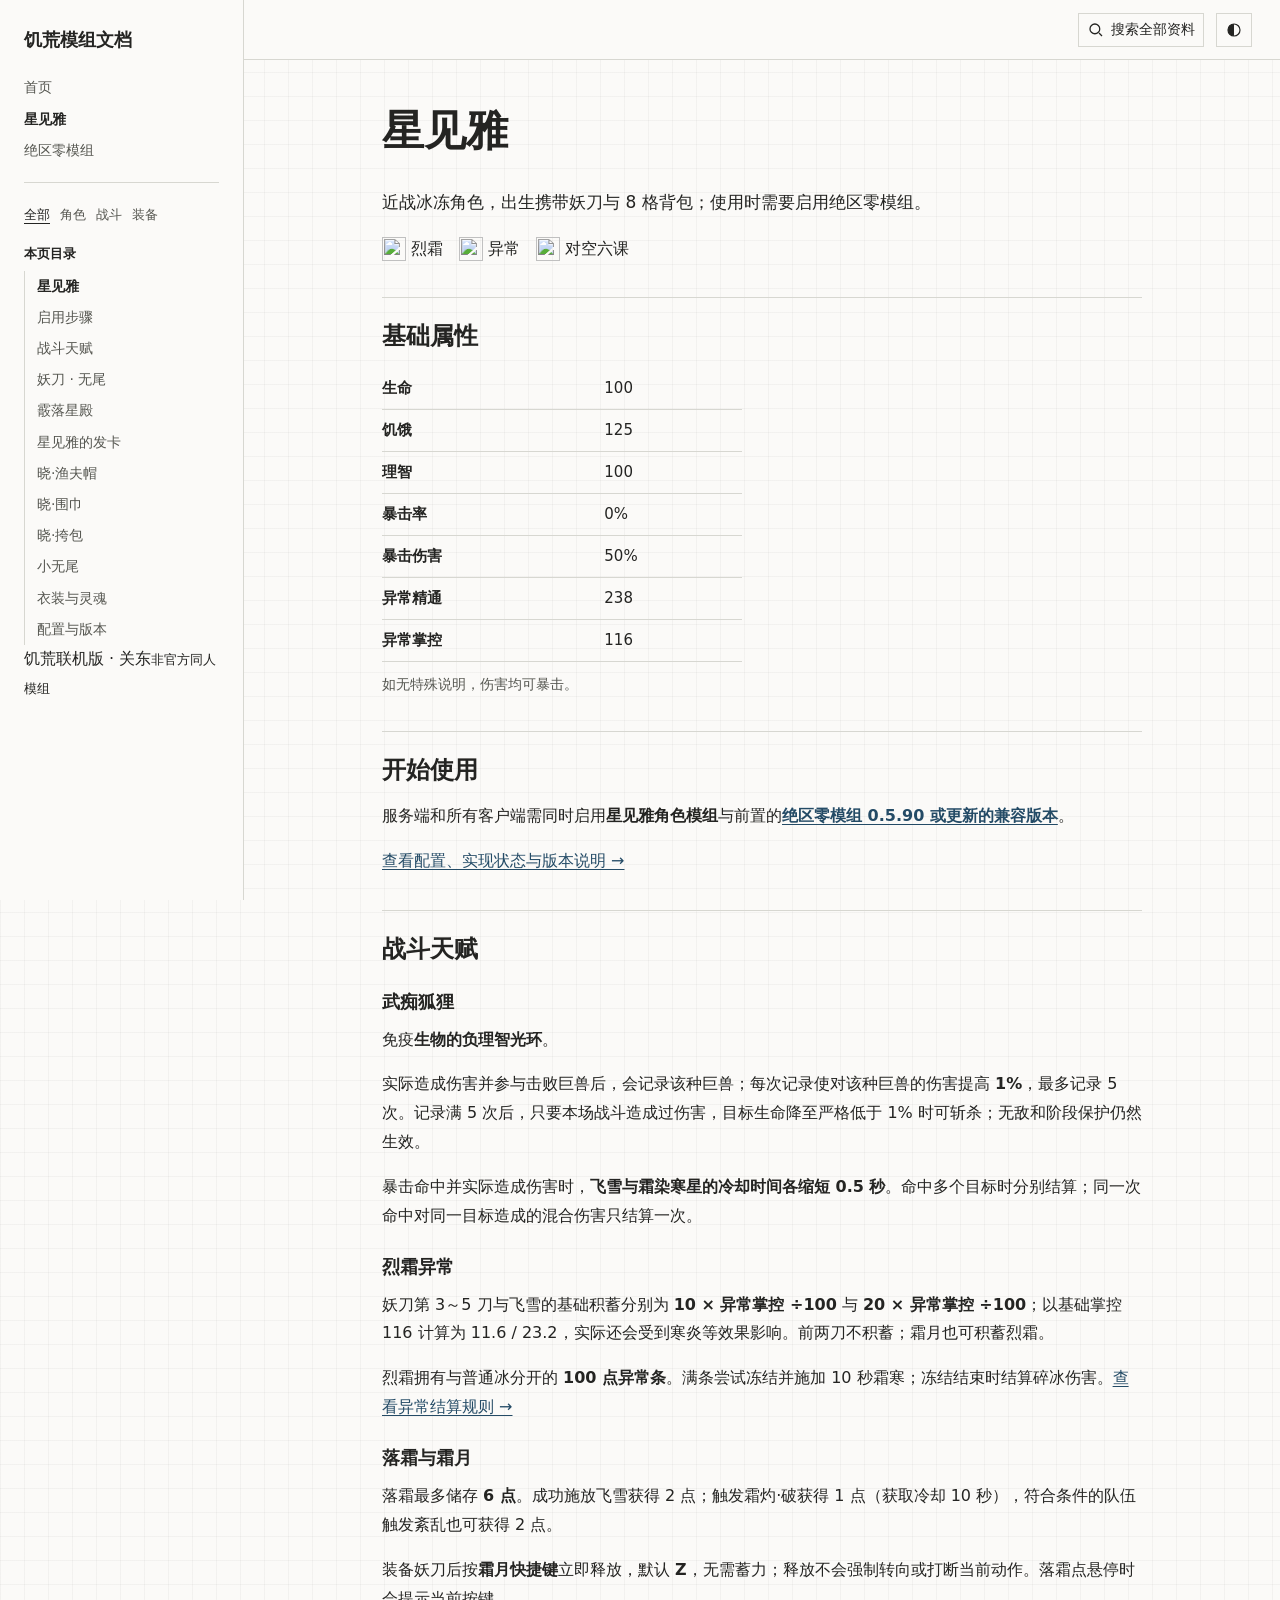
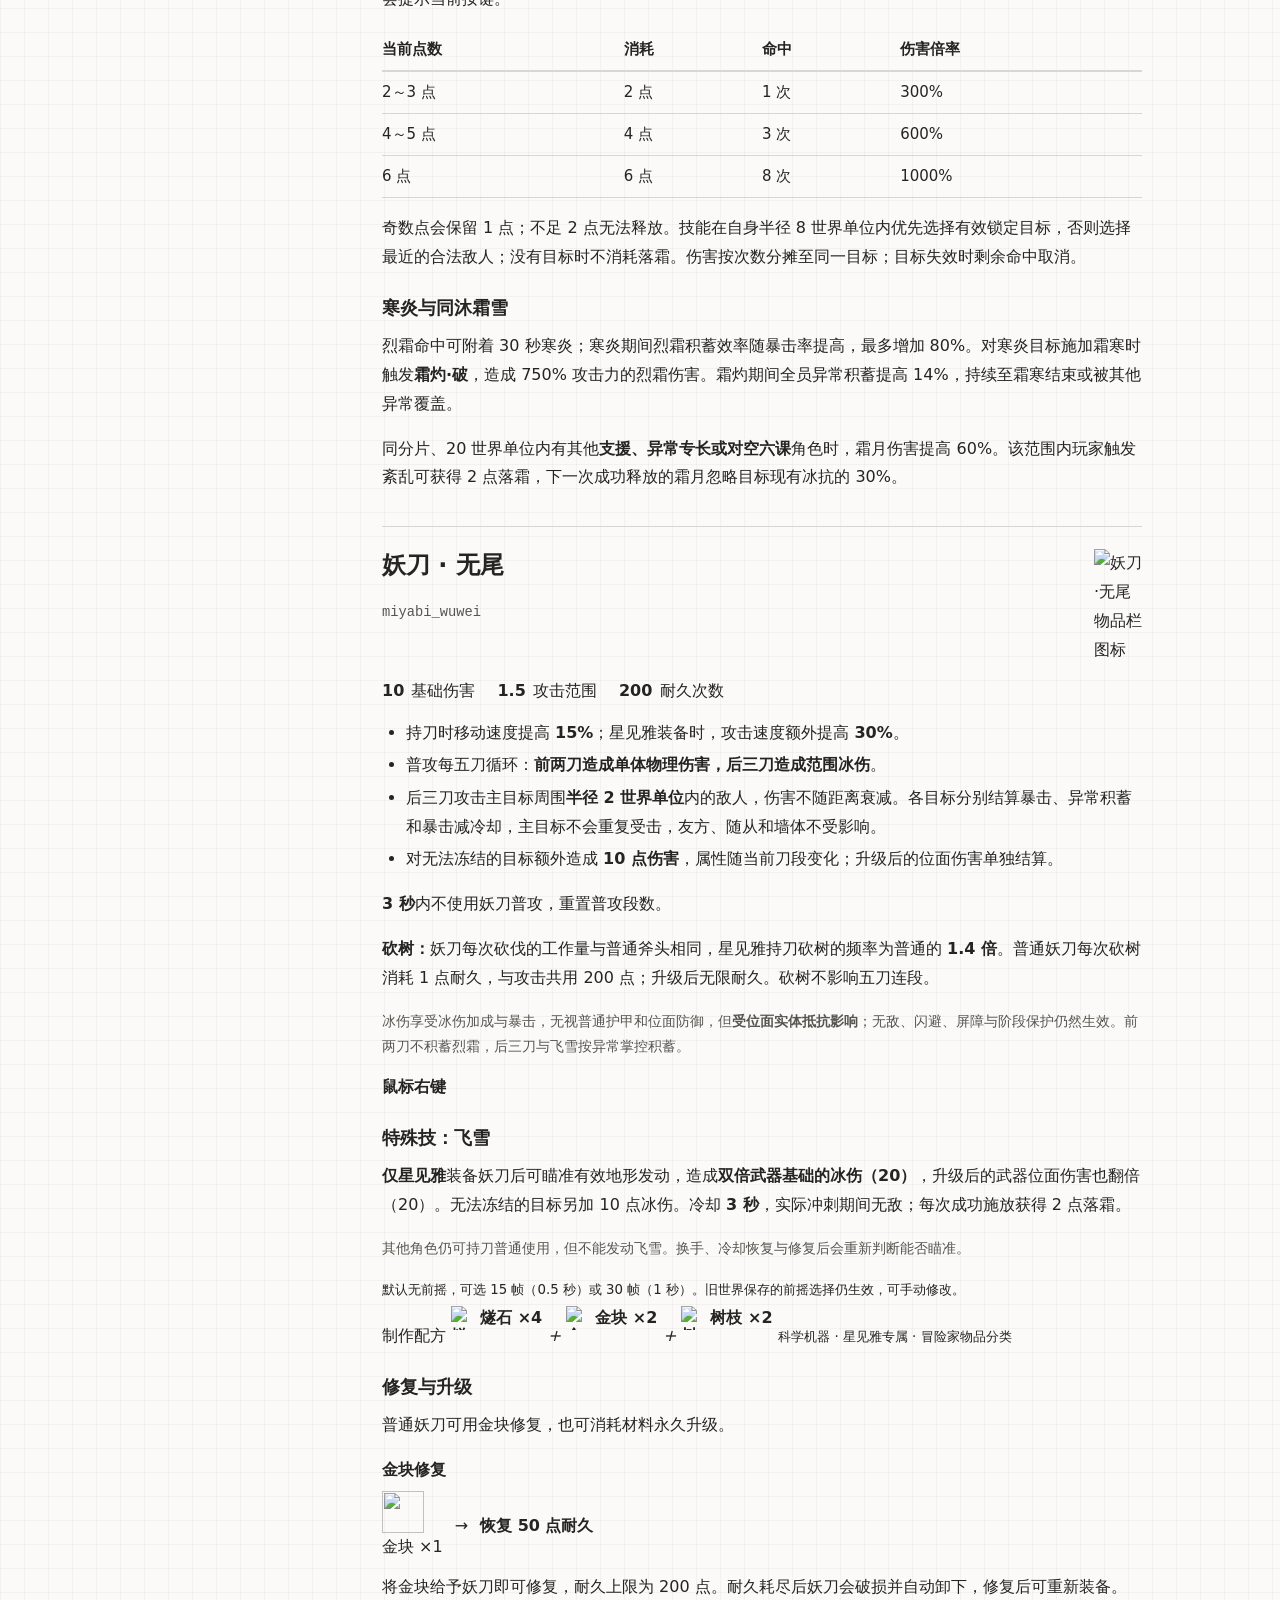
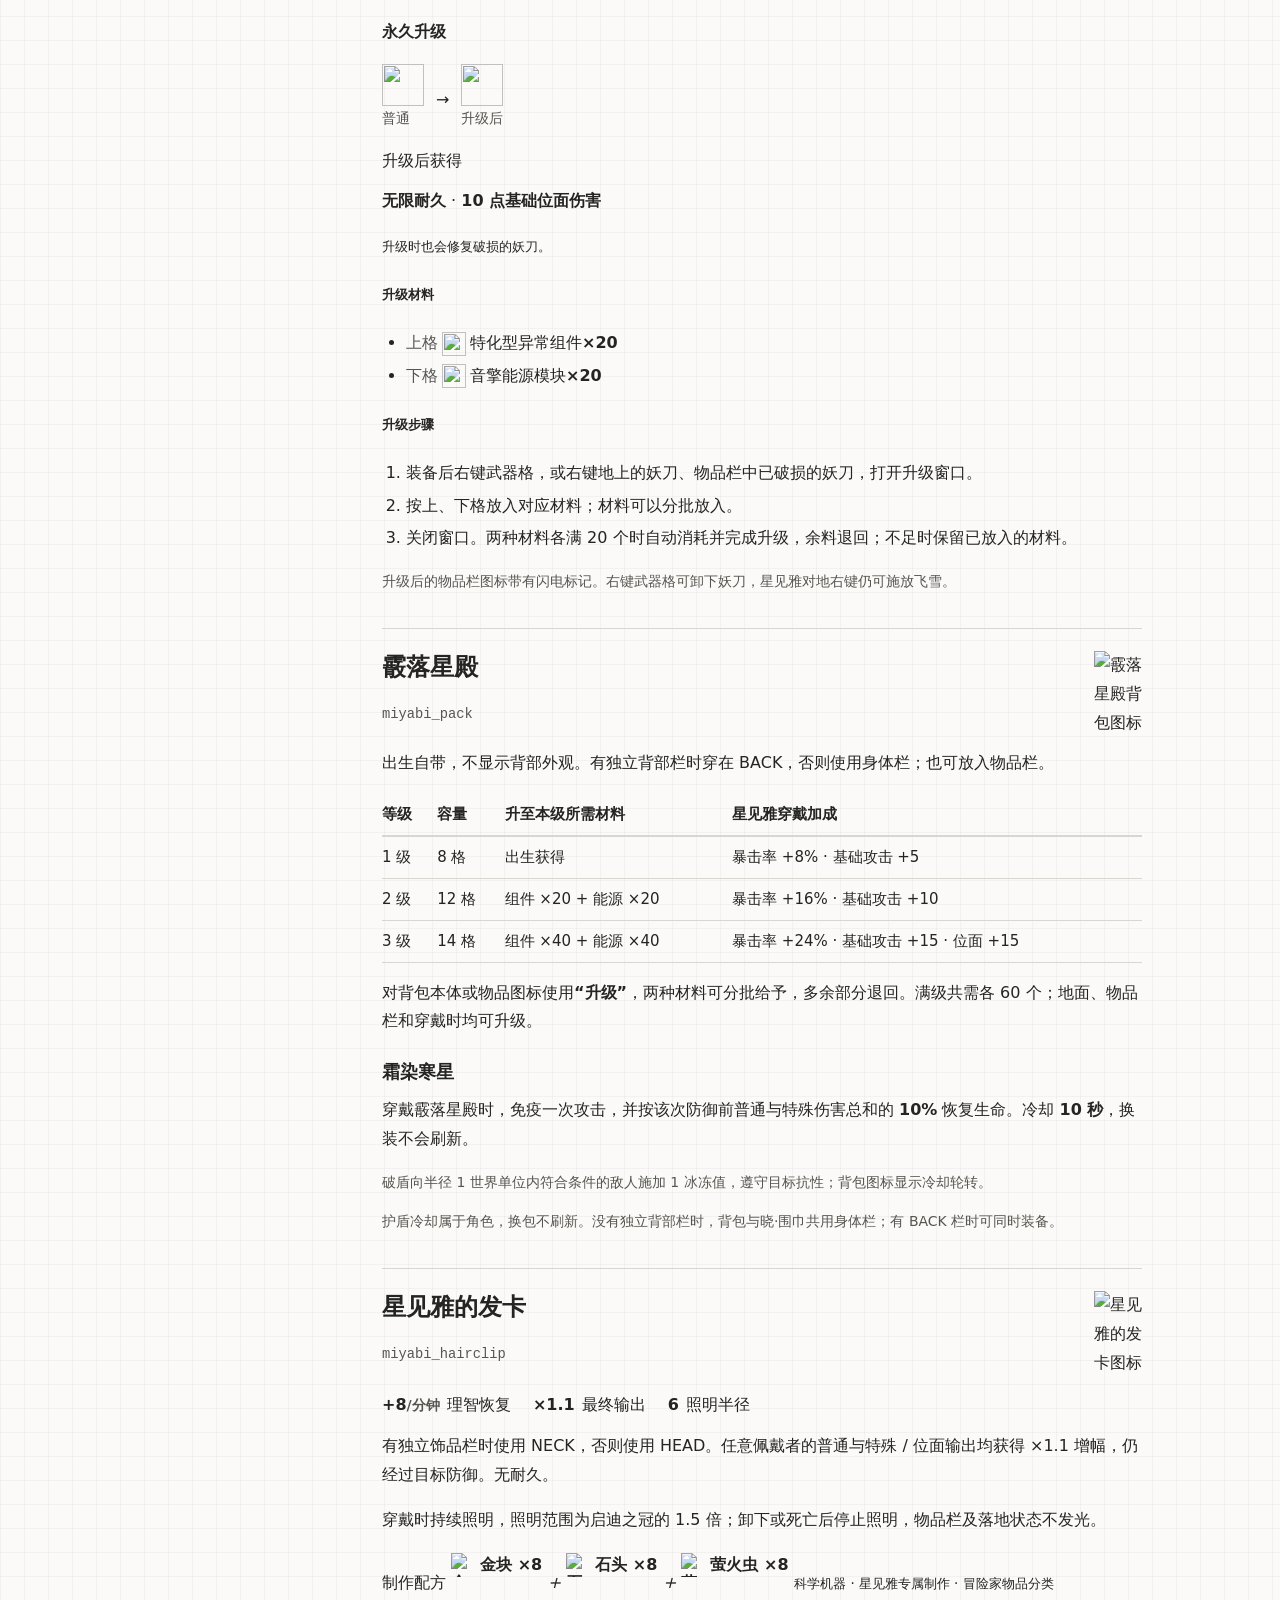
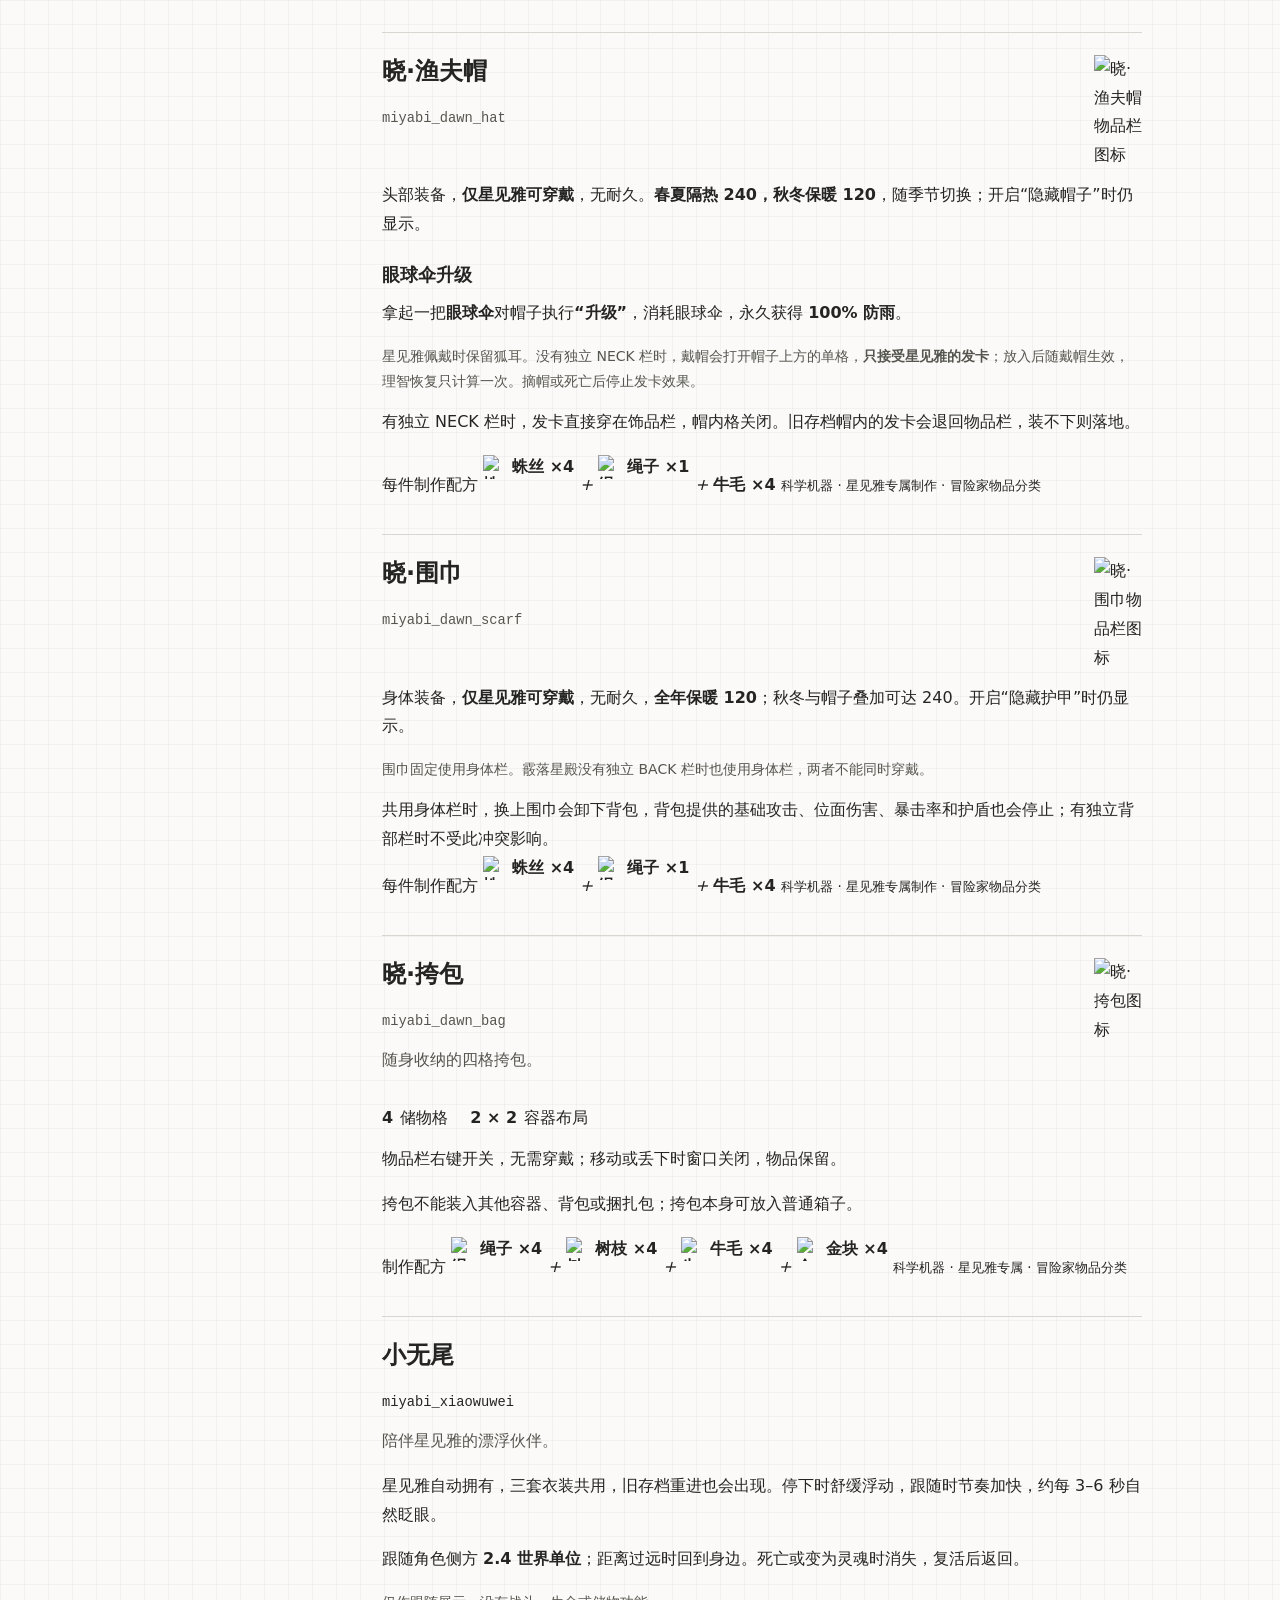
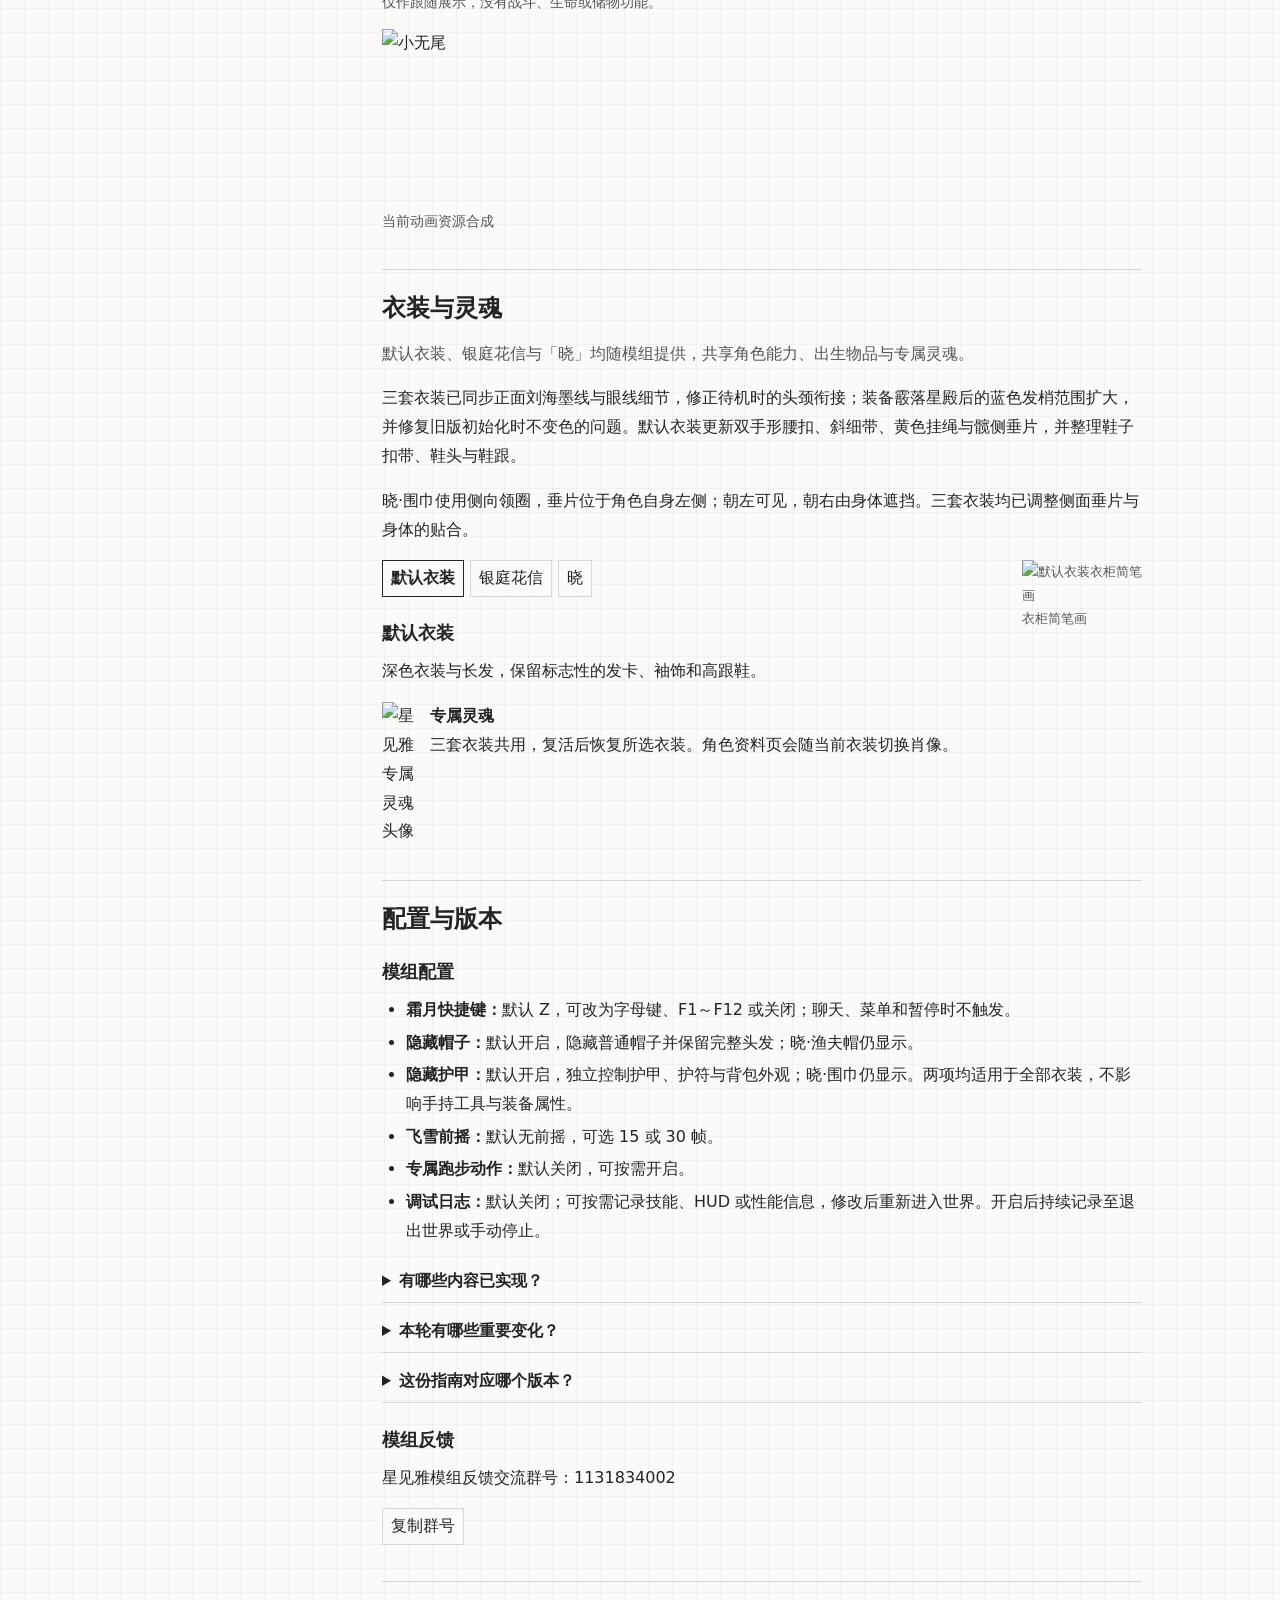
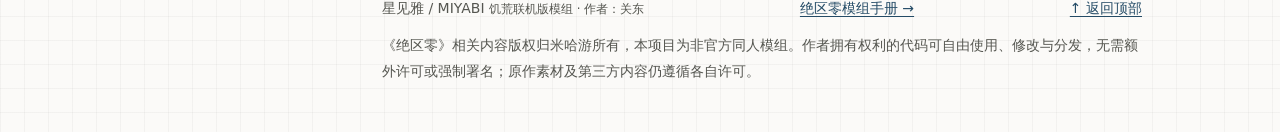
==== miyabi.html @ c0ce5cd5 "Redesign the mod guides as minimal documentation" ====
<!doctype html>
<html lang="zh-CN">
<head>
<meta charset="UTF-8">
<meta name="viewport" content="width=device-width,initial-scale=1">
<meta name="description" content="星见雅角色的启用、技能、装备和配置说明。">
<title>星见雅 · 饥荒模组文档</title>
<link rel="stylesheet" href="style.css?v=docs-1">
</head>
<body>
<script>try{document.body.classList.toggle('dark',localStorage.getItem('miyabi-theme')==='dark')}catch{}</script>
<a class="skip-link" href="#main-content">跳到正文</a>
<aside class="sidebar" id="sidebar">
<a class="brand" href="index.html">饥荒模组文档</a>
<nav class="site-switch" aria-label="模组手册">
<a href="index.html">首页</a>
<a href="miyabi.html" aria-current="page">星见雅</a>
<a href="zzz.html">绝区零模组</a>
</nav>

<div class="filters" aria-label="分类筛选">
<button class="selected" data-filter="all">全部</button>
<button data-filter="character">角色</button>
<button data-filter="combat">战斗</button>
<button data-filter="equipment">装备</button>
</div>
<div class="nav-caption">本页目录</div>
<nav id="nav" aria-label="本页目录">
<a href="#overview" data-tag="character">星见雅 </a>
<a href="#quickstart" data-tag="character">启用步骤</a>
<a href="#combat" data-tag="combat">战斗天赋</a>
<a href="#wuwei" data-tag="equipment">妖刀 · 无尾</a>
<a href="#pack" data-tag="equipment">霰落星殿</a>
<a href="#hairclip" data-tag="equipment">星见雅的发卡</a>
<a href="#dawn-hat" data-tag="equipment">晓·渔夫帽</a>
<a href="#dawn-scarf" data-tag="equipment">晓·围巾</a>
<a href="#dawn-bag" data-tag="equipment">晓·挎包</a>
<a href="#companion" data-tag="character">小无尾</a>
<a href="#wardrobe" data-tag="character">衣装与灵魂</a>
<a href="#guide" data-tag="character">配置与版本</a>
</nav>
<div class="side-bottom">饥荒联机版 · 关东<small>非官方同人模组</small>
</div>
</aside>
<div class="page">
<header class="topbar">
<button class="menu" id="menu" aria-label="目录" aria-controls="sidebar" aria-expanded="false">
<svg aria-hidden="true" viewBox="0 0 24 24" fill="none" stroke="currentColor" stroke-width="1.7">
<path d="M4 7h16M4 12h16M4 17h16"/>
</svg>
</button>
<a class="mobile-brand" href="index.html">饥荒模组文档</a>
<div class="top-actions">
<button class="global-search-trigger" id="global-search-open" type="button" aria-label="搜索全部资料" aria-haspopup="dialog" aria-controls="global-search-dialog">
<svg aria-hidden="true" viewBox="0 0 24 24" fill="none" stroke="currentColor" stroke-width="1.7"><circle cx="10.5" cy="10.5" r="6.5"/><path d="m16 16 4 4"/></svg>
<span>搜索全部资料</span>
</button>
<button id="theme" aria-label="切换深浅主题" aria-pressed="false">
<svg aria-hidden="true" viewBox="0 0 24 24" width="19" height="19" fill="none" stroke="currentColor" stroke-width="1.6">
<circle cx="12" cy="12" r="8"/>
<path d="M12 4a8 8 0 0 0 0 16Z" fill="currentColor" stroke="none"/>
</svg>
</button>
</div>
</header>
<main id="main-content">
<section class="hero" id="overview" data-entry="character">
<div class="hero-copy">
<h1>星见雅</h1>
<p class="lead">近战冰冻角色，出生携带妖刀与 8 格背包；使用时需要启用绝区零模组。</p>
<p class="hero-identity"><span><img src="assets/attribute-frost.png" alt="" width="24" height="24">烈霜</span><span><img src="assets/specialty-anomaly.png" alt="" width="24" height="24">异常</span><span><img src="assets/faction-section6.png" alt="" width="24" height="24">对空六课</span></p>
</div>
</section>
<section class="stats" aria-labelledby="stats-title">
<h2 id="stats-title">基础属性</h2>
<table aria-labelledby="stats-title">
<tbody>
<tr><th scope="row">生命</th><td>100</td></tr>
<tr><th scope="row">饥饿</th><td>125</td></tr>
<tr><th scope="row">理智</th><td>100</td></tr>
<tr><th scope="row">暴击率</th><td>0%</td></tr>
<tr><th scope="row">暴击伤害</th><td>50%</td></tr>
<tr><th scope="row">异常精通</th><td>238</td></tr>
<tr><th scope="row">异常掌控</th><td>116</td></tr>
</tbody>
</table>
<p class="muted">如无特殊说明，伤害均可暴击。</p>
</section>
<section class="quickstart" id="quickstart" aria-labelledby="quickstart-title">
<div class="quickstart-heading">
<h2 id="quickstart-title">开始使用</h2>
</div>
<p class="quickstart-requirement">服务端和所有客户端需同时启用<b>星见雅角色模组</b>与前置的<a class="text-link" href="zzz.html"><b>绝区零模组 0.5.90 或更新的兼容版本</b></a>。</p>
<a class="text-link quickstart-more" href="#guide">查看配置、实现状态与版本说明 →</a>
</section>
<section id="combat" data-entry="combat" class="entry">
<h2>战斗天赋</h2>
<div class="ability">
<div>
<h3>武痴狐狸</h3>
<p>免疫<b>生物的负理智光环</b>。</p>
<p>实际造成伤害并参与击败巨兽后，会记录该种巨兽；每次记录使对该种巨兽的伤害提高 <b>1%</b>，最多记录 5 次。记录满 5 次后，只要本场战斗造成过伤害，目标生命降至严格低于 1% 时可斩杀；无敌和阶段保护仍然生效。</p>
</div>
</div>
<div class="ability">
<div>
<p>暴击命中并实际造成伤害时，<b>飞雪与霜染寒星的冷却时间各缩短 0.5 秒</b>。命中多个目标时分别结算；同一次命中对同一目标造成的混合伤害只结算一次。</p>
</div>
</div>
<div class="ability">
<div>
<h3>烈霜异常</h3>
<p>妖刀第 3～5 刀与飞雪的基础积蓄分别为 <b>10 × 异常掌控 ÷100</b> 与 <b>20 × 异常掌控 ÷100</b>；以基础掌控 116 计算为 11.6 / 23.2，实际还会受到寒炎等效果影响。前两刀不积蓄；霜月也可积蓄烈霜。</p>
<p>烈霜拥有与普通冰分开的 <b>100 点异常条</b>。满条尝试冻结并施加 10 秒霜寒；冻结结束时结算碎冰伤害。<a class="text-link" href="zzz.html#anomaly">查看异常结算规则 →</a>
</p>
</div>
</div>
<div class="ability">
<div>
<h3>落霜与霜月</h3>
<p>落霜最多储存 <b>6 点</b>。成功施放飞雪获得 2 点；触发霜灼·破获得 1 点（获取冷却 10 秒），符合条件的队伍触发紊乱也可获得 2 点。</p>
<p>装备妖刀后按<b>霜月快捷键</b>立即释放，默认 <b>Z</b>，无需蓄力；释放不会强制转向或打断当前动作。落霜点悬停时会提示当前按键。</p>
<div class="table-wrap">
<table class="moon-tiers">
<thead><tr><th>当前点数</th><th>消耗</th><th>命中</th><th>伤害倍率</th></tr></thead>
<tbody>
<tr><td>2～3 点</td><td>2 点</td><td>1 次</td><td>300%</td></tr>
<tr><td>4～5 点</td><td>4 点</td><td>3 次</td><td>600%</td></tr>
<tr><td>6 点</td><td>6 点</td><td>8 次</td><td>1000%</td></tr>
</tbody>
</table>
</div>
<p>奇数点会保留 1 点；不足 2 点无法释放。技能在自身半径 8 世界单位内优先选择有效锁定目标，否则选择最近的合法敌人；没有目标时不消耗落霜。伤害按次数分摊至同一目标；目标失效时剩余命中取消。</p>
</div>
</div>
<div class="ability">
<div>
<h3>寒炎与同沐霜雪</h3>
<p>烈霜命中可附着 30 秒寒炎；寒炎期间烈霜积蓄效率随暴击率提高，最多增加 80%。对寒炎目标施加霜寒时触发<b>霜灼·破</b>，造成 750% 攻击力的烈霜伤害。霜灼期间全员异常积蓄提高 14%，持续至霜寒结束或被其他异常覆盖。</p>
<p>同分片、20 世界单位内有其他<b>支援、异常专长或对空六课</b>角色时，霜月伤害提高 60%。该范围内玩家触发紊乱可获得 2 点落霜，下一次成功释放的霜月忽略目标现有冰抗的 30%。</p>
</div>
</div>
</section>
<section id="wuwei" data-entry="equipment" class="entry manual-card">
<div class="item-heading">
<div>
<h2>妖刀 · 无尾</h2>
<code>miyabi_wuwei</code>
</div>
<div class="item-icon">
<img src="assets/blade.png" alt="妖刀·无尾物品栏图标">
</div>
</div>
<div class="numbers">
<div>
<b>10</b>
<span>基础伤害</span>
</div>
<div>
<b>1.5</b>
<span>攻击范围</span>
</div>
<div>
<b>200</b>
<span>耐久次数</span>
</div>
</div>
<ul id="wuwei-basic">
<li>持刀时移动速度提高 <b>15%</b>；星见雅装备时，攻击速度额外提高 <b>30%</b>。</li>
<li>普攻每五刀循环：<b>前两刀造成单体物理伤害，后三刀造成范围冰伤</b>。</li>
<li>后三刀攻击主目标周围<b>半径 2 世界单位</b>内的敌人，伤害不随距离衰减。各目标分别结算暴击、异常积蓄和暴击减冷却，主目标不会重复受击，友方、随从和墙体不受影响。</li>
<li>对无法冻结的目标额外造成 <b>10 点伤害</b>，属性随当前刀段变化；升级后的位面伤害单独结算。</li>
</ul>
<p><b>3 秒</b>内不使用妖刀普攻，重置普攻段数。</p>
<p><b>砍树：</b>妖刀每次砍伐的工作量与普通斧头相同，星见雅持刀砍树的频率为普通的 <b>1.4 倍</b>。普通妖刀每次砍树消耗 1 点耐久，与攻击共用 200 点；升级后无限耐久。砍树不影响五刀连段。</p>
<p class="muted">冰伤享受冰伤加成与暴击，无视普通护甲和位面防御，但<b>受位面实体抵抗影响</b>；无敌、闪避、屏障与阶段保护仍然生效。前两刀不积蓄烈霜，后三刀与飞雪按异常掌控积蓄。</p>
<div class="lunge">
<span class="keycap">鼠标右键</span>
<div>
<h3 id="wuwei-skill">特殊技：飞雪</h3>
<p><b>仅星见雅</b>装备妖刀后可瞄准有效地形发动，造成<b>双倍武器基础的冰伤（20）</b>，升级后的武器位面伤害也翻倍（20）。无法冻结的目标另加 10 点冰伤。冷却 <b>3 秒</b>，实际冲刺期间无敌；每次成功施放获得 2 点落霜。</p>
<p class="muted">其他角色仍可持刀普通使用，但不能发动飞雪。换手、冷却恢复与修复后会重新判断能否瞄准。</p>
<small>默认无前摇，可选 15 帧（0.5 秒）或 30 帧（1 秒）。旧世界保存的前摇选择仍生效，可手动修改。</small>
</div>
</div>
<div class="recipe" id="wuwei-recipe">
<span>制作配方</span>
<b>
<span class="material-label">
<img class="material-thumb" src="assets/material-flint.png" alt="燧石" width="32" height="32" loading="lazy">燧石 ×4</span>
</b>
<i>+</i>
<b>
<span class="material-label">
<img class="material-thumb" src="assets/material-gold-nugget.png" alt="金块" width="32" height="32" loading="lazy">金块 ×2</span>
</b>
<i>+</i>
<b>
<span class="material-label">
<img class="material-thumb" src="assets/material-twigs.png" alt="树枝" width="32" height="32" loading="lazy">树枝 ×2</span>
</b>
<small>科学机器 · 星见雅专属 · 冒险家物品分类</small>
</div>
<div id="upgrade" class="weapon-upgrade">
<header class="weapon-care-heading">
<h3>修复与升级</h3>
<p>普通妖刀可用金块修复，也可消耗材料永久升级。</p>
</header>
<section class="weapon-care-row" aria-labelledby="blade-repair">
<h4 id="blade-repair">金块修复</h4>
<div class="weapon-care-content">
<div class="repair-exchange">
<span><img src="assets/material-gold-nugget.png" alt="" width="32" height="32" loading="lazy">金块 ×1</span>
<span class="care-arrow" aria-hidden="true">→</span>
<strong>恢复 50 点耐久</strong>
</div>
<p>将金块给予妖刀即可修复，耐久上限为 200 点。耐久耗尽后妖刀会破损并自动卸下，修复后可重新装备。</p>
</div>
</section>
<section class="weapon-care-row" aria-labelledby="blade-upgrade">
<h4 id="blade-upgrade">永久升级</h4>
<div class="weapon-care-content">
<div class="weapon-outcome">
<div class="weapon-evolution" aria-label="普通妖刀升级为青蓝妖刀">
<figure><img src="assets/blade.png" alt="" width="56" height="56" loading="lazy"><figcaption>普通</figcaption></figure>
<span class="care-arrow" aria-hidden="true">→</span>
<figure><img src="assets/blue-blade.png" alt="" width="56" height="56" loading="lazy"><figcaption>升级后</figcaption></figure>
</div>
<div class="weapon-outcome-copy">
<span>升级后获得</span>
<p><strong>无限耐久</strong> · <strong>10 点基础位面伤害</strong></p>
<small>升级时也会修复破损的妖刀。</small>
</div>
</div>
<h5>升级材料</h5>
<ul class="weapon-materials">
<li><span class="weapon-slot">上格</span><img src="assets/anomaly-component.png" alt="" width="32" height="32" loading="lazy"><span>特化型异常组件</span><strong>×20</strong></li>
<li><span class="weapon-slot">下格</span><img src="assets/engine-module.png" alt="" width="32" height="32" loading="lazy"><span>音擎能源模块</span><strong>×20</strong></li>
</ul>
<h5 id="blade-steps">升级步骤</h5>
<ol class="weapon-steps">
<li>装备后右键武器格，或右键地上的妖刀、物品栏中已破损的妖刀，打开升级窗口。</li>
<li>按上、下格放入对应材料；材料可以分批放入。</li>
<li>关闭窗口。两种材料各满 20 个时自动消耗并完成升级，余料退回；不足时保留已放入的材料。</li>
</ol>
<p class="muted" id="blade-legacy">升级后的物品栏图标带有闪电标记。右键武器格可卸下妖刀，星见雅对地右键仍可施放飞雪。</p>
</div>
</section>
</div>
</section>
<section id="pack" data-entry="equipment" class="entry manual-card">
<div class="item-heading">
<div>
<h2>霰落星殿</h2>
<code>miyabi_pack</code>
</div>
<div class="item-icon">
<img src="assets/pack.png" alt="霰落星殿背包图标">
</div>
</div>
<p>出生自带，不显示背部外观。有独立背部栏时穿在 BACK，否则使用身体栏；也可放入物品栏。</p>
<div class="table-wrap">
<table>
<thead>
<tr>
<th>等级</th>
<th>容量</th>
<th>升至本级所需材料</th>
<th>星见雅穿戴加成</th>
</tr>
</thead>
<tbody>
<tr>
<td>1 级</td>
<td>8 格</td>
<td>出生获得</td>
<td>暴击率 +8% · 基础攻击 +5</td>
</tr>
<tr>
<td>2 级</td>
<td>12 格</td>
<td>组件 ×20 + 能源 ×20</td>
<td>暴击率 +16% · 基础攻击 +10</td>
</tr>
<tr>
<td>3 级</td>
<td>14 格</td>
<td>组件 ×40 + 能源 ×40</td>
<td>暴击率 +24% · 基础攻击 +15 · 位面 +15</td>
</tr>
</tbody>
</table>
</div>
<p>对背包本体或物品图标使用<b>“升级”</b>，两种材料可分批给予，多余部分退回。满级共需各 60 个；地面、物品栏和穿戴时均可升级。</p>
<h3>霜染寒星</h3>
<p>穿戴霰落星殿时，免疫一次攻击，并按该次防御前普通与特殊伤害总和的 <b>10%</b> 恢复生命。冷却 <b>10 秒</b>，换装不会刷新。</p>
<p class="muted">破盾向半径 1 世界单位内符合条件的敌人施加 1 冰冻值，遵守目标抗性；背包图标显示冷却轮转。</p>
<p class="muted">护盾冷却属于角色，换包不刷新。没有独立背部栏时，背包与晓·围巾共用身体栏；有 BACK 栏时可同时装备。</p>
</section>
<section id="hairclip" data-entry="equipment" class="entry manual-card">
<div class="item-heading">
<div>
<h2>星见雅的发卡</h2>
<code>miyabi_hairclip</code>
</div>
<div class="item-icon">
<img src="assets/hairclip.png" alt="星见雅的发卡图标">
</div>
</div>
<div class="numbers">
<div>
<b>+8<small>/分钟</small>
</b>
<span>理智恢复</span>
</div>
<div>
<b>×1.1</b>
<span>最终输出</span>
</div>
<div>
<b>6</b>
<span>照明半径</span>
</div>
</div>
<p>有独立饰品栏时使用 NECK，否则使用 HEAD。任意佩戴者的普通与特殊 / 位面输出均获得 ×1.1 增幅，仍经过目标防御。无耐久。</p>
<p>穿戴时持续照明，照明范围为启迪之冠的 1.5 倍；卸下或死亡后停止照明，物品栏及落地状态不发光。</p>
<div class="recipe">
<span>制作配方</span>
<b>
<span class="material-label">
<img class="material-thumb" src="assets/material-gold-nugget.png" alt="金块" width="32" height="32" loading="lazy">金块 ×8</span>
</b>
<i>+</i>
<b>
<span class="material-label">
<img class="material-thumb" src="assets/material-rocks.png" alt="石头" width="32" height="32" loading="lazy">石头 ×8</span>
</b>
<i>+</i>
<b>
<span class="material-label">
<img class="material-thumb" src="assets/material-fireflies.png" alt="萤火虫" width="32" height="32" loading="lazy">萤火虫 ×8</span>
</b>
<small>科学机器 · 星见雅专属制作 · 冒险家物品分类</small>
</div>
</section>
<section id="dawn-hat" data-entry="equipment" class="entry manual-card">
<div class="item-heading">
<div>
<h2>晓·渔夫帽</h2>
<code>miyabi_dawn_hat</code>
</div>
<div class="item-icon">
<img src="assets/dawn-hat.png" alt="晓·渔夫帽物品栏图标" loading="lazy">
</div>
</div>
<p>头部装备，<b>仅星见雅可穿戴</b>，无耐久。<b>春夏隔热 240，秋冬保暖 120</b>，随季节切换；开启“隐藏帽子”时仍显示。</p>
<h3>眼球伞升级</h3>
<p>拿起一把<b>眼球伞</b>对帽子执行<b>“升级”</b>，消耗眼球伞，永久获得 <b>100% 防雨</b>。</p>
<p class="muted">星见雅佩戴时保留狐耳。没有独立 NECK 栏时，戴帽会打开帽子上方的单格，<b>只接受星见雅的发卡</b>；放入后随戴帽生效，理智恢复只计算一次。摘帽或死亡后停止发卡效果。
</p>
<p>有独立 NECK 栏时，发卡直接穿在饰品栏，帽内格关闭。旧存档帽内的发卡会退回物品栏，装不下则落地。</p>
<div class="recipe">
<span>每件制作配方</span>
<b>
<span class="material-label">
<img class="material-thumb" src="assets/material-silk.png" alt="蛛丝" width="32" height="32" loading="lazy">蛛丝 ×4</span>
</b>
<i>+</i>
<b>
<span class="material-label">
<img class="material-thumb" src="assets/material-rope.png" alt="绳子" width="32" height="32" loading="lazy">绳子 ×1</span>
</b>
<i>+</i>
<b>
<span class="material-label">牛毛 ×4</span>
</b>
<small>科学机器 · 星见雅专属制作 · 冒险家物品分类</small>
</div>
</section>
<section id="dawn-scarf" data-entry="equipment" class="entry manual-card">
<div class="item-heading">
<div>
<h2>晓·围巾</h2>
<code>miyabi_dawn_scarf</code>
</div>
<div class="item-icon">
<img src="assets/dawn-scarf.png" alt="晓·围巾物品栏图标" loading="lazy">
</div>
</div>
<p>身体装备，<b>仅星见雅可穿戴</b>，无耐久，<b>全年保暖 120</b>；秋冬与帽子叠加可达 240。开启“隐藏护甲”时仍显示。</p>
<p class="muted">围巾固定使用身体栏。霰落星殿没有独立 BACK 栏时也使用身体栏，两者不能同时穿戴。</p>
<div class="note"><span>共用身体栏时，换上围巾会卸下背包，背包提供的基础攻击、位面伤害、暴击率和护盾也会停止；有独立背部栏时不受此冲突影响。</span>
</div>
<div class="recipe">
<span>每件制作配方</span>
<b>
<span class="material-label">
<img class="material-thumb" src="assets/material-silk.png" alt="蛛丝" width="32" height="32" loading="lazy">蛛丝 ×4</span>
</b>
<i>+</i>
<b>
<span class="material-label">
<img class="material-thumb" src="assets/material-rope.png" alt="绳子" width="32" height="32" loading="lazy">绳子 ×1</span>
</b>
<i>+</i>
<b>
<span class="material-label">牛毛 ×4</span>
</b>
<small>科学机器 · 星见雅专属制作 · 冒险家物品分类</small>
</div>
</section>
<section id="dawn-bag" data-entry="equipment" class="entry manual-card">
<div class="item-heading">
<div>
<h2>晓·挎包</h2>
<code>miyabi_dawn_bag</code>
<p class="intro">随身收纳的四格挎包。</p>
</div>
<div class="item-icon">
<img src="assets/dawn-bag.png" alt="晓·挎包图标" loading="lazy">
</div>
</div>
<div class="numbers">
<div>
<b>4</b>
<span>储物格</span>
</div>
<div>
<b>2 × 2</b>
<span>容器布局</span>
</div>
</div>
<p>物品栏右键开关，无需穿戴；移动或丢下时窗口关闭，物品保留。</p>
<p>挎包不能装入其他容器、背包或捆扎包；挎包本身可放入普通箱子。</p>
<div class="recipe">
<span>制作配方</span>
<b>
<span class="material-label">
<img class="material-thumb" src="assets/material-rope.png" alt="绳子" width="32" height="32" loading="lazy">绳子 ×4</span>
</b>
<i>+</i>
<b>
<span class="material-label">
<img class="material-thumb" src="assets/material-twigs.png" alt="树枝" width="32" height="32" loading="lazy">树枝 ×4</span>
</b>
<i>+</i>
<b>
<span class="material-label">
<img class="material-thumb" src="assets/material-beefalo-wool.png" alt="牛毛" width="32" height="32" loading="lazy">牛毛 ×4</span>
</b>
<i>+</i>
<b>
<span class="material-label">
<img class="material-thumb" src="assets/material-gold-nugget.png" alt="金块" width="32" height="32" loading="lazy">金块 ×4</span>
</b>
<small>科学机器 · 星见雅专属 · 冒险家物品分类</small>
</div>
</section>
<section id="companion" data-entry="character" class="entry manual-card">
<div class="companion-layout">
<div>
<h2>小无尾</h2>
<code>miyabi_xiaowuwei</code>
<p class="intro">陪伴星见雅的漂浮伙伴。</p>
<p>星见雅自动拥有，三套衣装共用，旧存档重进也会出现。停下时舒缓浮动，跟随时节奏加快，约每 3–6 秒自然眨眼。</p>
<p>跟随角色侧方 <b>2.4 世界单位</b>；距离过远时回到身边。死亡或变为灵魂时消失，复活后返回。</p>
<p class="muted">仅作跟随展示，没有战斗、生命或储物功能。</p>
</div>
<figure>
<img src="assets/xiaowuwei.webp" alt="小无尾" width="216" height="286" loading="lazy">
<figcaption>当前动画资源合成</figcaption>
</figure>
</div>
</section>
<section id="wardrobe" data-entry="character" class="entry">
<h2>衣装与灵魂</h2>
<p class="intro">默认衣装、银庭花信与「晓」均随模组提供，共享角色能力、出生物品与专属灵魂。</p>
<p>三套衣装已同步正面刘海墨线与眼线细节，修正待机时的头颈衔接；装备霰落星殿后的蓝色发梢范围扩大，并修复旧版初始化时不变色的问题。默认衣装更新双手形腰扣、斜细带、黄色挂绳与髋侧垂片，并整理鞋子扣带、鞋头与鞋跟。</p>
<p>晓·围巾使用侧向领圈，垂片位于角色自身左侧；朝左可见，朝右由身体遮挡。三套衣装均已调整侧面垂片与身体的贴合。</p>
<div class="wardrobe">
<div class="wardrobe-art">
<img id="skin-art" src="assets/default.png" alt="默认衣装衣柜简笔画">
<span>衣柜简笔画</span>
</div>
<div class="wardrobe-info">
<div class="skin-tabs" role="tablist" aria-label="选择衣装">
<button id="skin-default" role="tab" aria-selected="true" data-skin="default"><span>默认衣装</span></button>
<button id="skin-alt" role="tab" aria-selected="false" data-skin="alt"><span>银庭花信</span></button>
<button id="skin-dawn" role="tab" aria-selected="false" data-skin="dawn"><span>晓</span></button>
</div>
<h3 id="skin-name">默认衣装</h3>
<p id="skin-desc">深色衣装与长发，保留标志性的发卡、袖饰和高跟鞋。</p>
<div class="ghost-line">
<img src="assets/ghost.png" alt="星见雅专属灵魂头像">
<p>
<b>专属灵魂</b>
<br>三套衣装共用，复活后恢复所选衣装。角色资料页会随当前衣装切换肖像。</p>
</div>
</div>
</div>
</section>
<section id="guide" data-entry="character" class="entry">
<h2>配置与版本</h2>
<div class="config-note">
<h3>模组配置</h3>
<ul>
<li><b>霜月快捷键：</b>默认 Z，可改为字母键、F1～F12 或关闭；聊天、菜单和暂停时不触发。</li>
<li><b>隐藏帽子：</b>默认开启，隐藏普通帽子并保留完整头发；晓·渔夫帽仍显示。</li>
<li><b>隐藏护甲：</b>默认开启，独立控制护甲、护符与背包外观；晓·围巾仍显示。两项均适用于全部衣装，不影响手持工具与装备属性。</li>
<li><b>飞雪前摇：</b>默认无前摇，可选 15 或 30 帧。</li>
<li><b>专属跑步动作：</b>默认关闭，可按需开启。</li>
<li><b>调试日志：</b>默认关闭；可按需记录技能、HUD 或性能信息，修改后重新进入世界。开启后持续记录至退出世界或手动停止。</li>
</ul>
</div>
<details>
<summary>有哪些内容已实现？
</summary>
<p>角色与三套衣装、专属灵魂、武痴狐狸、烈霜异常、落霜与霜月、飞雪、小无尾、专属装备及暴击减冷却均已加入。公共模组提供驱动盘、伤害统计、音像店、空洞木箱与其他公共内容；角色专属语音尚未实现。</p>
</details>
<details>
<summary>本轮有哪些重要变化？
</summary>
<p><b>星见雅｜0.4.120</b></p>
<ul>
<li>飞雪仅星见雅可发动；其他角色仍可持刀普通使用。晓·渔夫帽与晓·围巾仅星见雅可穿戴。</li>
<li>修复霰落星殿发梢变色的初始化问题，扩大蓝色渐变范围。</li>
<li>三套衣装同步刘海与眼线细节，修正待机头颈和围巾侧面；默认衣装更新腰饰、腰带连接与鞋子。</li>
</ul>
<p><b>绝区零｜0.5.129</b></p>
<ul>
<li>未登记固定身份的角色可一次性选择属性与特性；补齐阵营展示与手绘徽章。</li>
<li>生物按物种与原生阵营获得属性抗性和弱点。</li>
<li>巨兽驱动盘第 1～69 天只掉 A/B，从第 70 天起才有 S 级掉落；制作不受限制。</li>
<li>伤害统计改为默认关闭，可在公共模组配置中开启。</li>
</ul>
<p>更新后请完全退出并重启游戏，服务端与客户端同时更新两个模组。</p>
</details>
<details>
<summary>这份指南对应哪个版本？
</summary>
<p>依据本地星见雅 <b>0.4.120</b> 与绝区零模组 <b>0.5.129</b> 源码核对，更新于 2026 年 11 月 5 日。游戏内效果仍待实机验证。</p>
</details>
<div class="community">
<div>
<h3>模组反馈</h3>
<p>星见雅模组反馈交流群号：1131834002</p>
</div>
<button id="copy">复制群号</button>
</div>
</section>

<footer>
<span>星见雅 / MIYABI <small>饥荒联机版模组 · 作者：关东</small>
</span>
<span>
<a href="zzz.html">绝区零模组手册 →</a>
</span>
<a class="return-top" href="#overview">↑ 返回顶部</a>
</footer>
<div class="rights-note">《绝区零》相关内容版权归米哈游所有，本项目为非官方同人模组。作者拥有权利的代码可自由使用、修改与分发，无需额外许可或强制署名；原作素材及第三方内容仍遵循各自许可。</div>
</main>
</div>
<dialog id="global-search-dialog" class="global-search-dialog" aria-labelledby="global-search-title">
<div class="global-search-heading"><div><h2 id="global-search-title">搜索资料</h2></div><form method="dialog"><button type="submit" aria-label="关闭搜索">×</button></form></div>
<label class="global-search-field" for="global-search-input"><svg aria-hidden="true" viewBox="0 0 24 24" fill="none" stroke="currentColor" stroke-width="1.7"><circle cx="10.5" cy="10.5" r="6.5"/><path d="m16 16 4 4"/></svg><input id="global-search-input" type="search" aria-label="搜索全部资料" placeholder="例如：霜月、驱动盘、升级材料" autocomplete="off"></label>
<p id="global-search-status" class="global-search-status" role="status">输入关键词开始搜索。</p>
<ul id="global-search-results" class="global-search-results"></ul>
</dialog>
<div id="toast" role="status" aria-live="polite">
</div>
<script src="app.js?v=docs-1">
</script>
</body>
</html>
---- style.css ----
:root {
  color-scheme: light;
  --paper: #fbfaf8;
  --text: #242422;
  --muted: #555650;
  --line: #d7d7d1;
  --grid-line: #2525230a;
  --link: #244b66;
}

.dark {
  color-scheme: dark;
  --paper: #1d1e1d;
  --text: #efeee8;
  --muted: #b8b9b0;
  --line: #42443f;
  --grid-line: #ffffff08;
  --link: #a9cce4;
}

* { box-sizing: border-box; }
[hidden] { display: none !important; }
html { scroll-padding-top: 24px; }
body {
  margin: 0;
  color: var(--text);
  background-color: var(--paper);
  background-image: linear-gradient(var(--grid-line) 1px, transparent 1px),
    linear-gradient(90deg, var(--grid-line) 1px, transparent 1px);
  background-size: 24px 24px;
  font: 16px/1.8 Inter, "Noto Sans CJK SC", "Microsoft YaHei", system-ui, sans-serif;
}

a { color: var(--link); text-underline-offset: .18em; }
a:hover { text-decoration-thickness: 2px; }
:focus-visible { outline: 2px solid var(--link); outline-offset: 3px; }
button, input { font: inherit; color: inherit; }
button {
  padding: 3px 8px;
  border: 1px solid var(--line);
  background: var(--paper);
  cursor: pointer;
}
button:hover { border-color: var(--muted); }
img { display: block; max-width: 100%; height: auto; object-fit: contain; }
svg { width: 18px; height: 18px; flex: 0 0 auto; }
code, kbd { font-size: .86em; overflow-wrap: anywhere; }

.skip-link {
  position: fixed;
  z-index: 6;
  top: 8px;
  left: 8px;
  padding: 4px 12px;
  background: var(--paper);
  transform: translateY(-150%);
}
.skip-link:focus { transform: none; }

.sidebar {
  position: fixed;
  inset: 0 auto 0 0;
  z-index: 4;
  width: 244px;
  padding: 24px 24px 32px;
  overflow-y: auto;
  border-right: 1px solid var(--line);
  background: var(--paper);
}
.brand, .mobile-brand { color: var(--text); font-weight: 700; text-decoration: none; }
.brand { display: inline-block; margin-bottom: 16px; font-size: 18px; }
.site-switch { padding-bottom: 16px; margin-bottom: 18px; border-bottom: 1px solid var(--line); }
.site-switch a, #nav a { display: block; padding: 3px 0; color: var(--muted); font-size: 14px; text-decoration: none; }
.site-switch a:hover, #nav a:hover { color: var(--link); text-decoration: underline; }
.site-switch a[aria-current], #nav a[aria-current] { color: var(--text); font-weight: 700; }
#nav { margin-top: 5px; padding-left: 12px; border-left: 1px solid var(--line); }
.nav-caption { font-weight: 700; font-size: 13px; }
.filters { display: flex; gap: 6px 10px; flex-wrap: wrap; margin-bottom: 14px; }
.filters button { border: 0; padding: 2px 0; color: var(--muted); font-size: 13px; }
.filters .selected { color: var(--text); text-decoration: underline; text-underline-offset: 4px; }

.page { margin-left: 244px; }
.topbar {
  display: flex;
  justify-content: flex-end;
  align-items: center;
  min-height: 60px;
  padding: 8px 28px;
  border-bottom: 1px solid var(--line);
  background: var(--paper);
}
.top-actions { display: flex; align-items: center; gap: 12px; }
.topbar button { display: inline-flex; align-items: center; gap: 6px; min-height: 34px; font-size: 14px; }
.topbar .menu, .mobile-brand, .sidebar-backdrop { display: none; }

main {
  width: min(100% - 80px, 760px);
  margin: 0 auto;
  padding: 43px 0 48px;
  overflow-wrap: anywhere;
}
h1, h2, h3, h4 { line-height: 1.35; margin: 0 0 .65em; }
h1 { font-size: clamp(30px, 5vw, 42px); }
h2 { font-size: 24px; }
h3 { margin-top: 1.35em; font-size: 18px; }
h4 { margin-top: 1.2em; font-size: 16px; }
p, ul, ol, dl, figure { margin: .7em 0 1em; }
ul, ol { padding-inline-start: 1.5em; }
li + li { margin-top: .24em; }
.lead { font-size: 17px; }
.muted, .intro, figcaption, .rights-note { color: var(--muted); }
.muted, .rights-note, figcaption { font-size: 14px; }
.hero-identity, .section-nav { display: flex; flex-wrap: wrap; gap: 6px 16px; }
.hero-identity span, .material-label { display: inline-flex; gap: 5px; align-items: center; }
.hero-identity img, .material-thumb { width: 24px; height: 24px; }
.home-section, .quickstart, .stats, .entry {
  margin-top: 34px;
  padding-top: 22px;
  border-top: 1px solid var(--line);
}
.stats table { width: min(100%, 360px); }
.item-heading { display: flex; align-items: start; justify-content: space-between; gap: 16px; }
.item-heading code { color: var(--muted); }
.item-icon { flex: 0 0 48px; }
.numbers {
  display: flex;
  flex-wrap: wrap;
  gap: 4px 22px;
  margin: .8em 0;
}
.numbers > div { display: flex; align-items: baseline; flex-wrap: wrap; gap: 0 .45em; }
.numbers small { color: var(--muted); font-size: .88em; }
.recipe ul { margin-top: .35em; }
.recipe h3, .recipe h4 { margin-bottom: .35em; }
.keycap { font-weight: 700; }
.profile-list > div { padding: .4em 0; }
.profile-list dt { font-weight: 700; }
.profile-list dd { margin: 0; }
.attribute-grid { list-style: none; padding: 0; }
.attribute-grid li { display: flex; align-items: center; gap: 9px; }
.attribute-grid img { width: 26px; height: 26px; }
.attribute-grid small { margin-left: .6em; color: var(--muted); font-size: 14px; }
.set-card + .set-card { border-top: 1px solid var(--line); margin-top: 16px; }
.set-card-heading { display: flex; flex-wrap: wrap; align-items: baseline; gap: 0 12px; }
.set-card-heading h3 { margin-bottom: .25em; }
.section-nav { font-size: 14px; }

table { border-collapse: collapse; width: 100%; font-size: 15px; }
th, td { border-bottom: 1px solid var(--line); padding: 7px 10px 7px 0; text-align: left; vertical-align: top; }
thead th { border-bottom: 2px solid var(--line); }
.table-wrap { overflow-x: auto; margin: .9em 0 1em; }
.table-wrap table { min-width: 340px; }

details { border-bottom: 1px solid var(--line); margin: .5em 0; }
summary { padding: .38em 0; font-weight: 600; cursor: pointer; }
summary:hover { color: var(--link); }
summary > span:last-child { color: var(--muted); }
.guide-details-content { padding-bottom: 6px; }

.weapon-upgrade { margin-top: 24px; }
.repair-exchange, .weapon-evolution { display: flex; flex-wrap: wrap; align-items: center; gap: 6px 12px; }
.repair-exchange img, .weapon-evolution img { width: 42px; height: 42px; }
.weapon-materials img { display: inline-block; width: 24px; height: 24px; vertical-align: middle; margin: 0 4px; }
.weapon-slot { color: var(--muted); }
.companion-layout figure { width: min(100%, 136px); }
.wardrobe { display: grid; grid-template-columns: minmax(0, 1fr) 120px; gap: 12px 24px; align-items: start; }
.wardrobe-art { grid-column: 2; grid-row: 1; color: var(--muted); font-size: 13px; }
.wardrobe-info { grid-column: 1; grid-row: 1; min-width: 0; }
.skin-tabs { display: flex; flex-wrap: wrap; gap: 6px; }
.skin-tabs button[aria-selected="true"] { border-color: var(--text); font-weight: 600; }
.ghost-line { display: flex; align-items: start; gap: 10px; }
.ghost-line img { width: 38px; }
.ghost-line p { margin-top: 0; }

footer {
  display: flex;
  flex-wrap: wrap;
  align-items: baseline;
  justify-content: space-between;
  gap: 6px 14px;
  border-top: 1px solid var(--line);
  padding-top: 14px;
  margin-top: 36px;
  color: var(--muted);
  font-size: 14px;
}
.rights-note { margin-top: 12px; }
#toast {
  position: fixed;
  bottom: 18px;
  right: 18px;
  max-width: calc(100% - 36px);
  padding: 8px 12px;
  background: var(--paper);
  border: 1px solid var(--line);
}
#toast:not(.show) { display: none; }

.global-search-dialog {
  width: min(600px, 100% - 32px);
  max-height: min(640px, 80dvh);
  padding: 20px;
  border: 1px solid var(--line);
  color: var(--text);
  background: var(--paper);
}
.global-search-dialog::backdrop, .sidebar-backdrop { background: #1118; }
.global-search-heading, .global-search-field { display: flex; justify-content: space-between; gap: 8px; align-items: center; }
.global-search-heading h2 { font-size: 20px; margin: 0; }
.global-search-heading { margin-bottom: 12px; }
.global-search-field input { width: 100%; min-width: 0; padding: 6px 8px; border: 1px solid var(--line); background: var(--paper); }
.global-search-status, .global-search-results small { color: var(--muted); font-size: 14px; }
.global-search-results { padding: 0; list-style: none; margin: 0; }
.global-search-results li { border-top: 1px solid var(--line); }
.global-search-results a { display: block; padding: 7px 0; text-decoration: none; }
.global-search-results a:hover strong { text-decoration: underline; }
.global-search-results small { display: block; }
.global-result-heading { display: flex; flex-wrap: wrap; gap: 2px 12px; align-items: baseline; }
.global-result-page { font-size: 13px; color: var(--muted); }

@media (max-width: 850px) {
  body.nav-open { overflow: hidden; }
  .page { margin-left: 0; }
  .sidebar { width: min(290px, 82vw); visibility: hidden; }
  .sidebar.open { visibility: visible; }
  .sidebar-backdrop { display: block; position: fixed; inset: 0; z-index: 3; width: 100%; border: 0; }
  .topbar { justify-content: space-between; gap: 8px; padding: 8px 16px; }
  .topbar .menu { display: inline-flex; }
  .mobile-brand { display: inline; margin-right: auto; }
  main { width: min(100% - 36px, 760px); padding-top: 28px; }
}
@media (max-width: 480px) {
  .top-actions { gap: 6px; }
  .global-search-trigger span { display: none; }
  .wardrobe { grid-template-columns: minmax(0, 1fr) 84px; gap: 10px; }
}
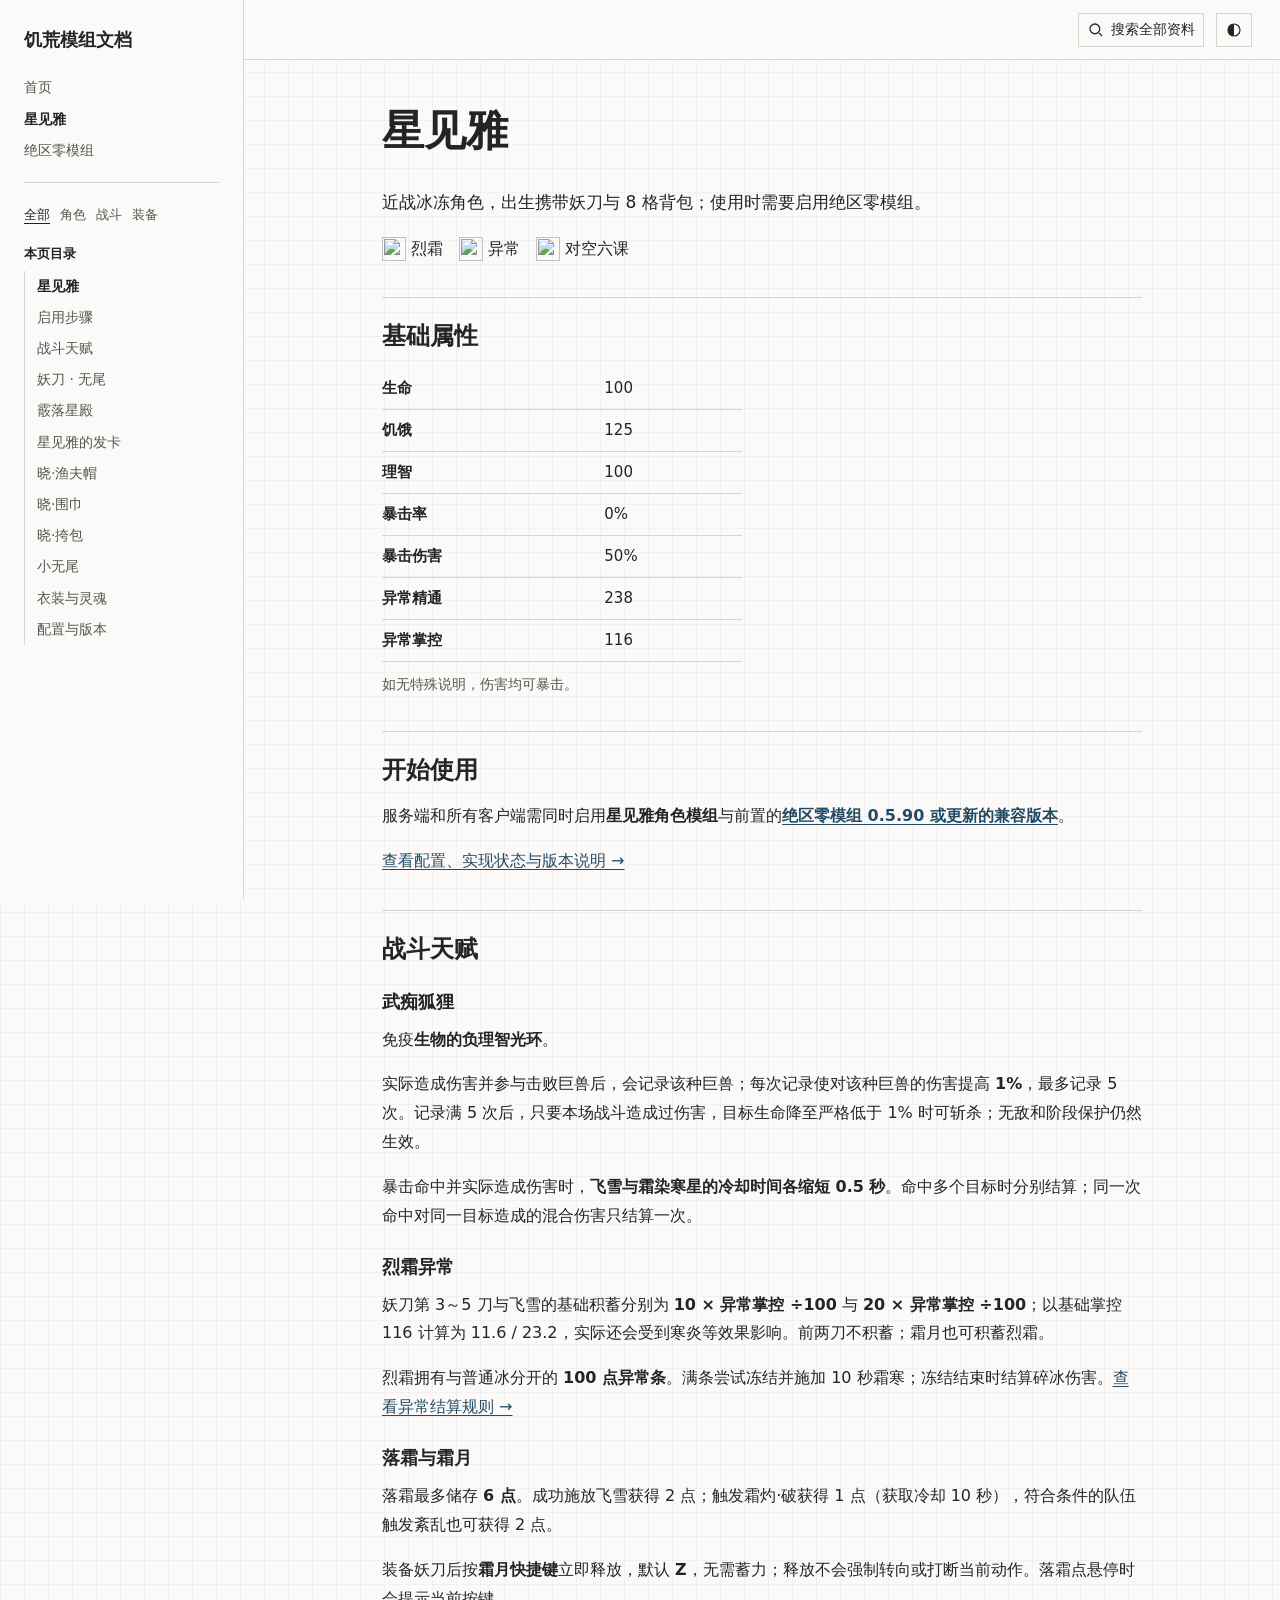
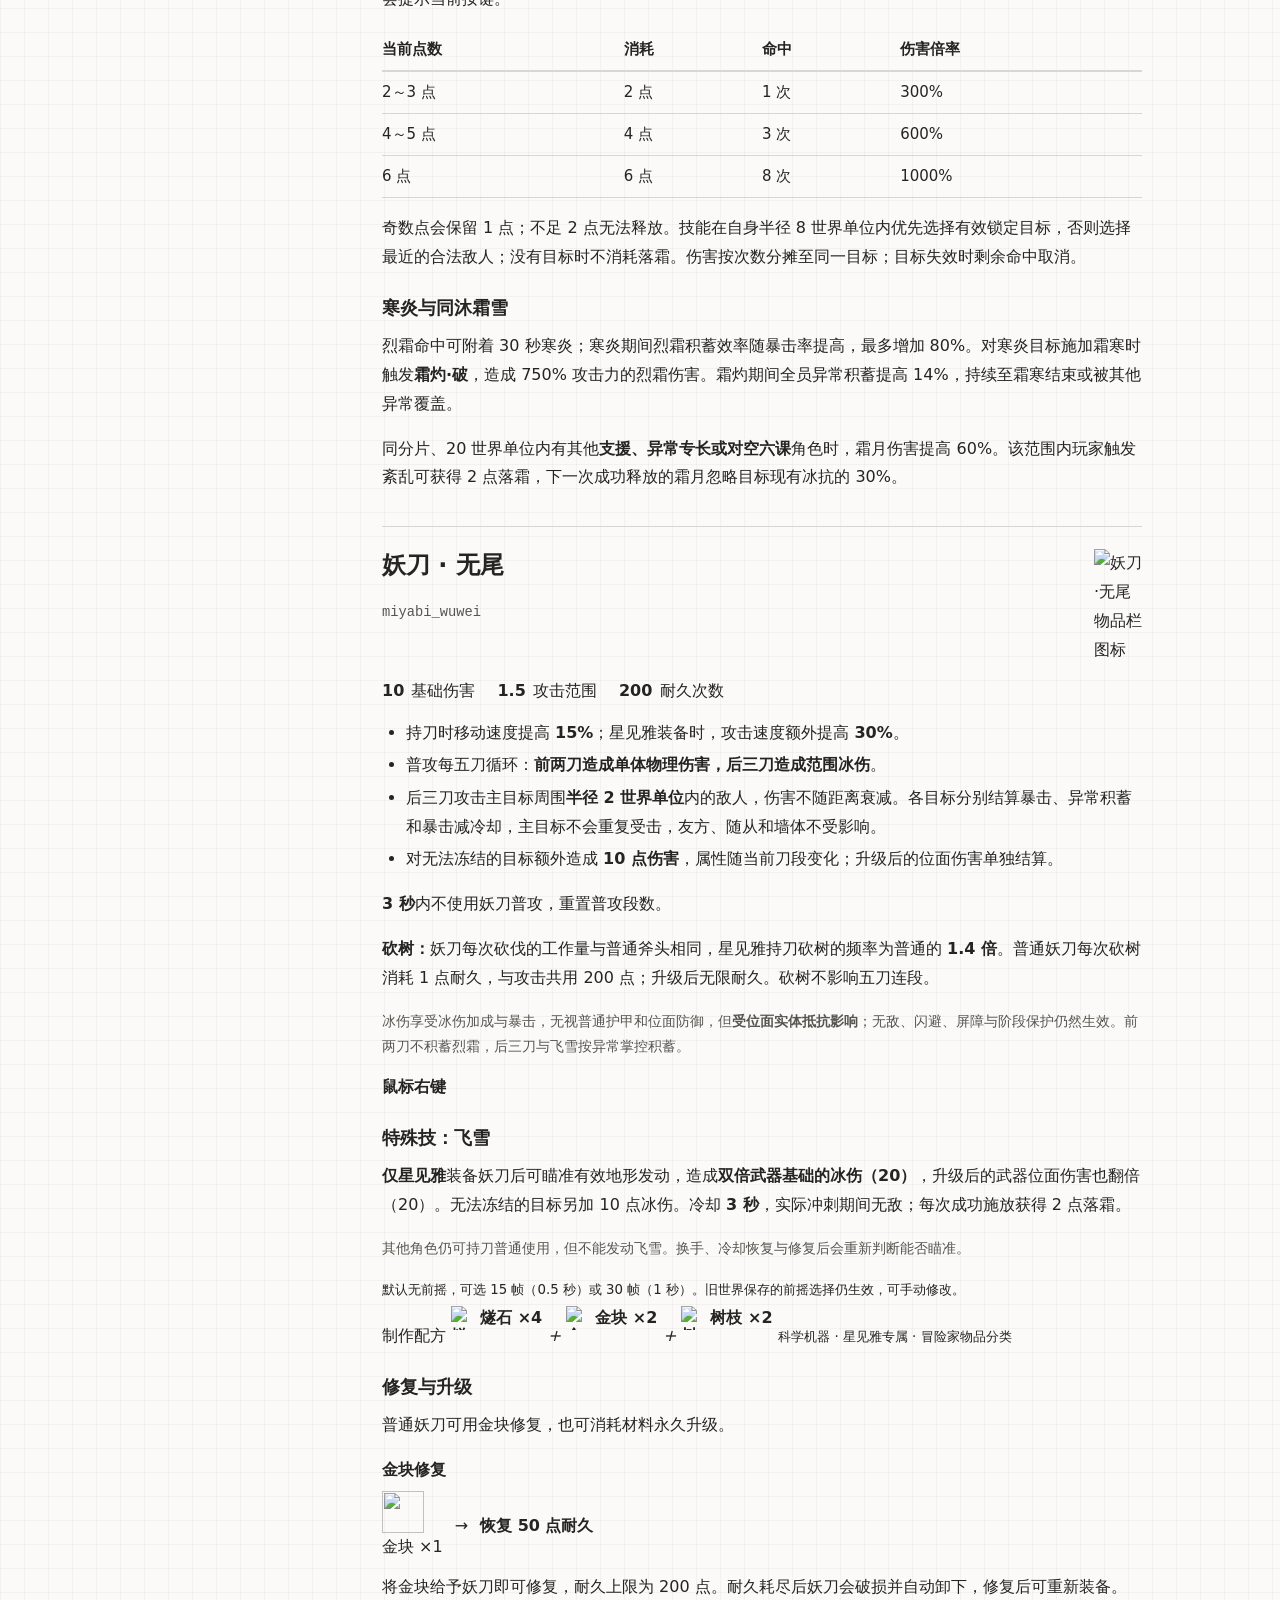
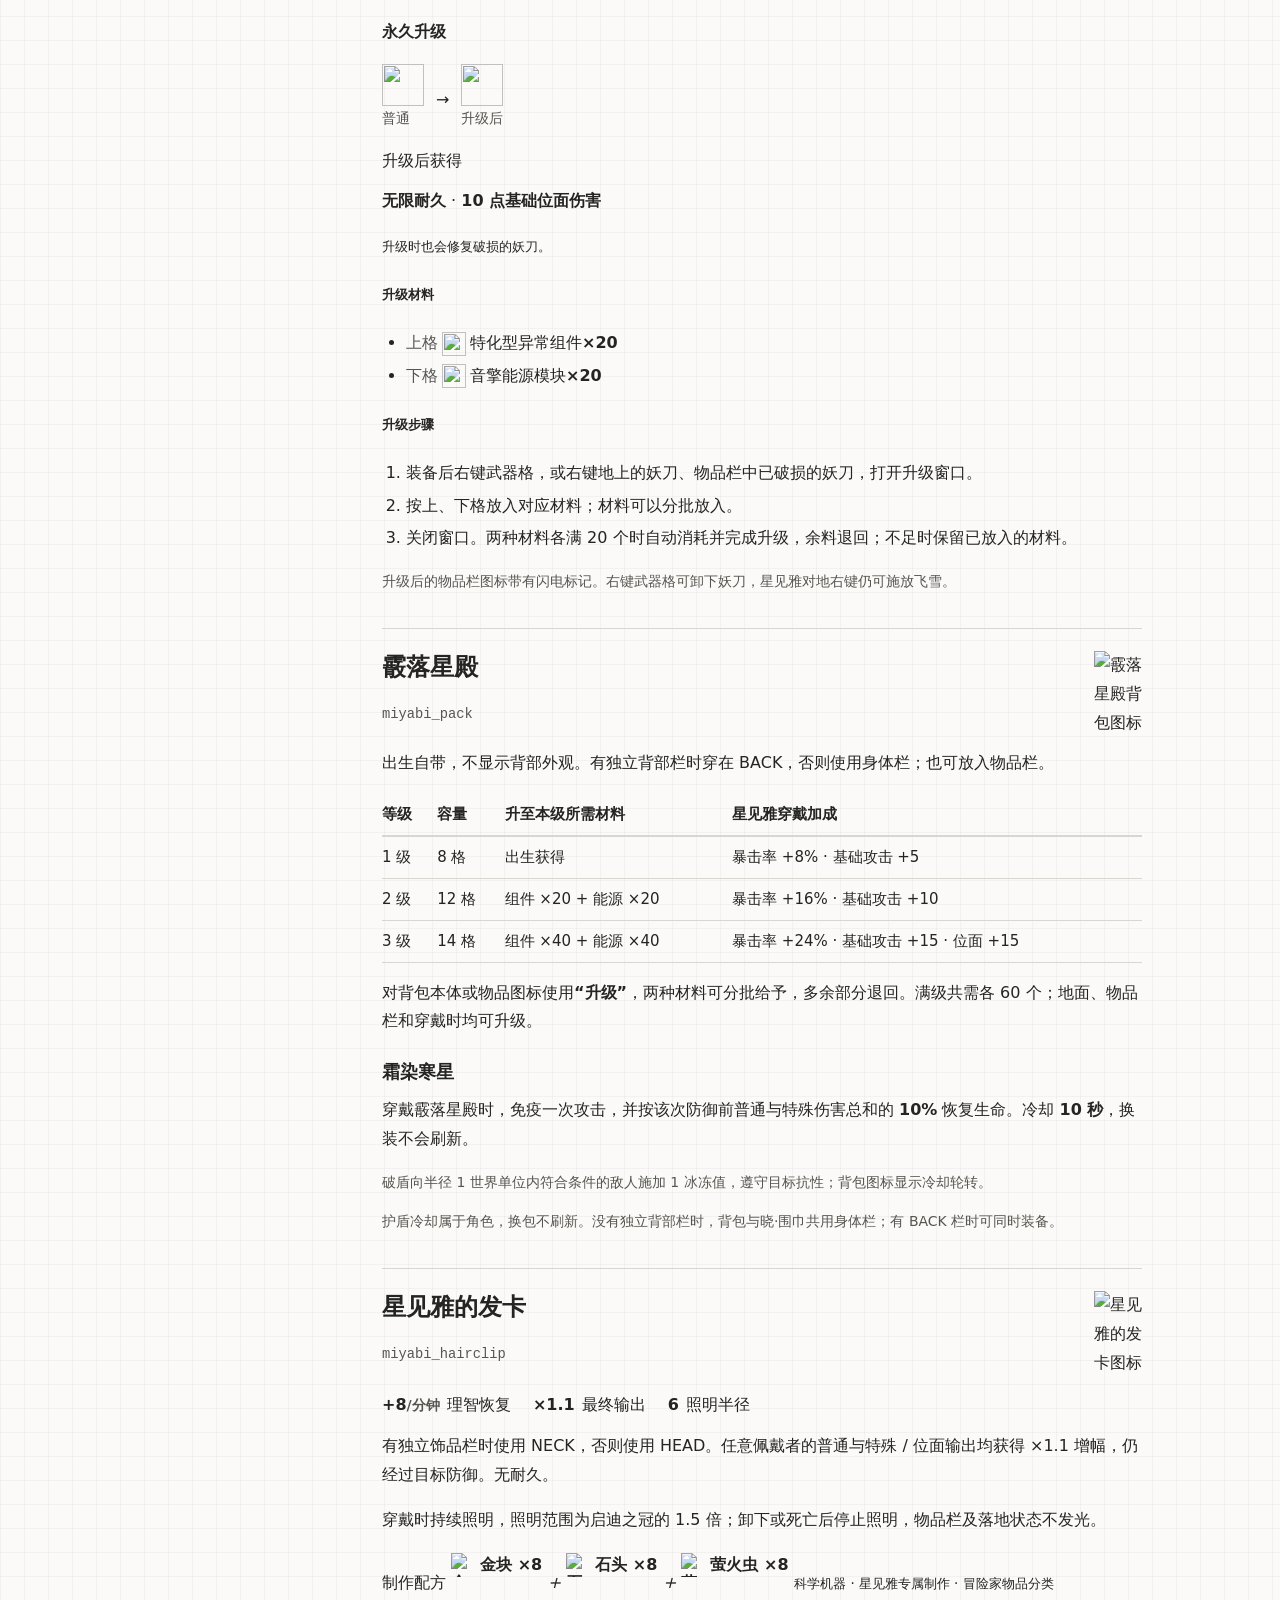
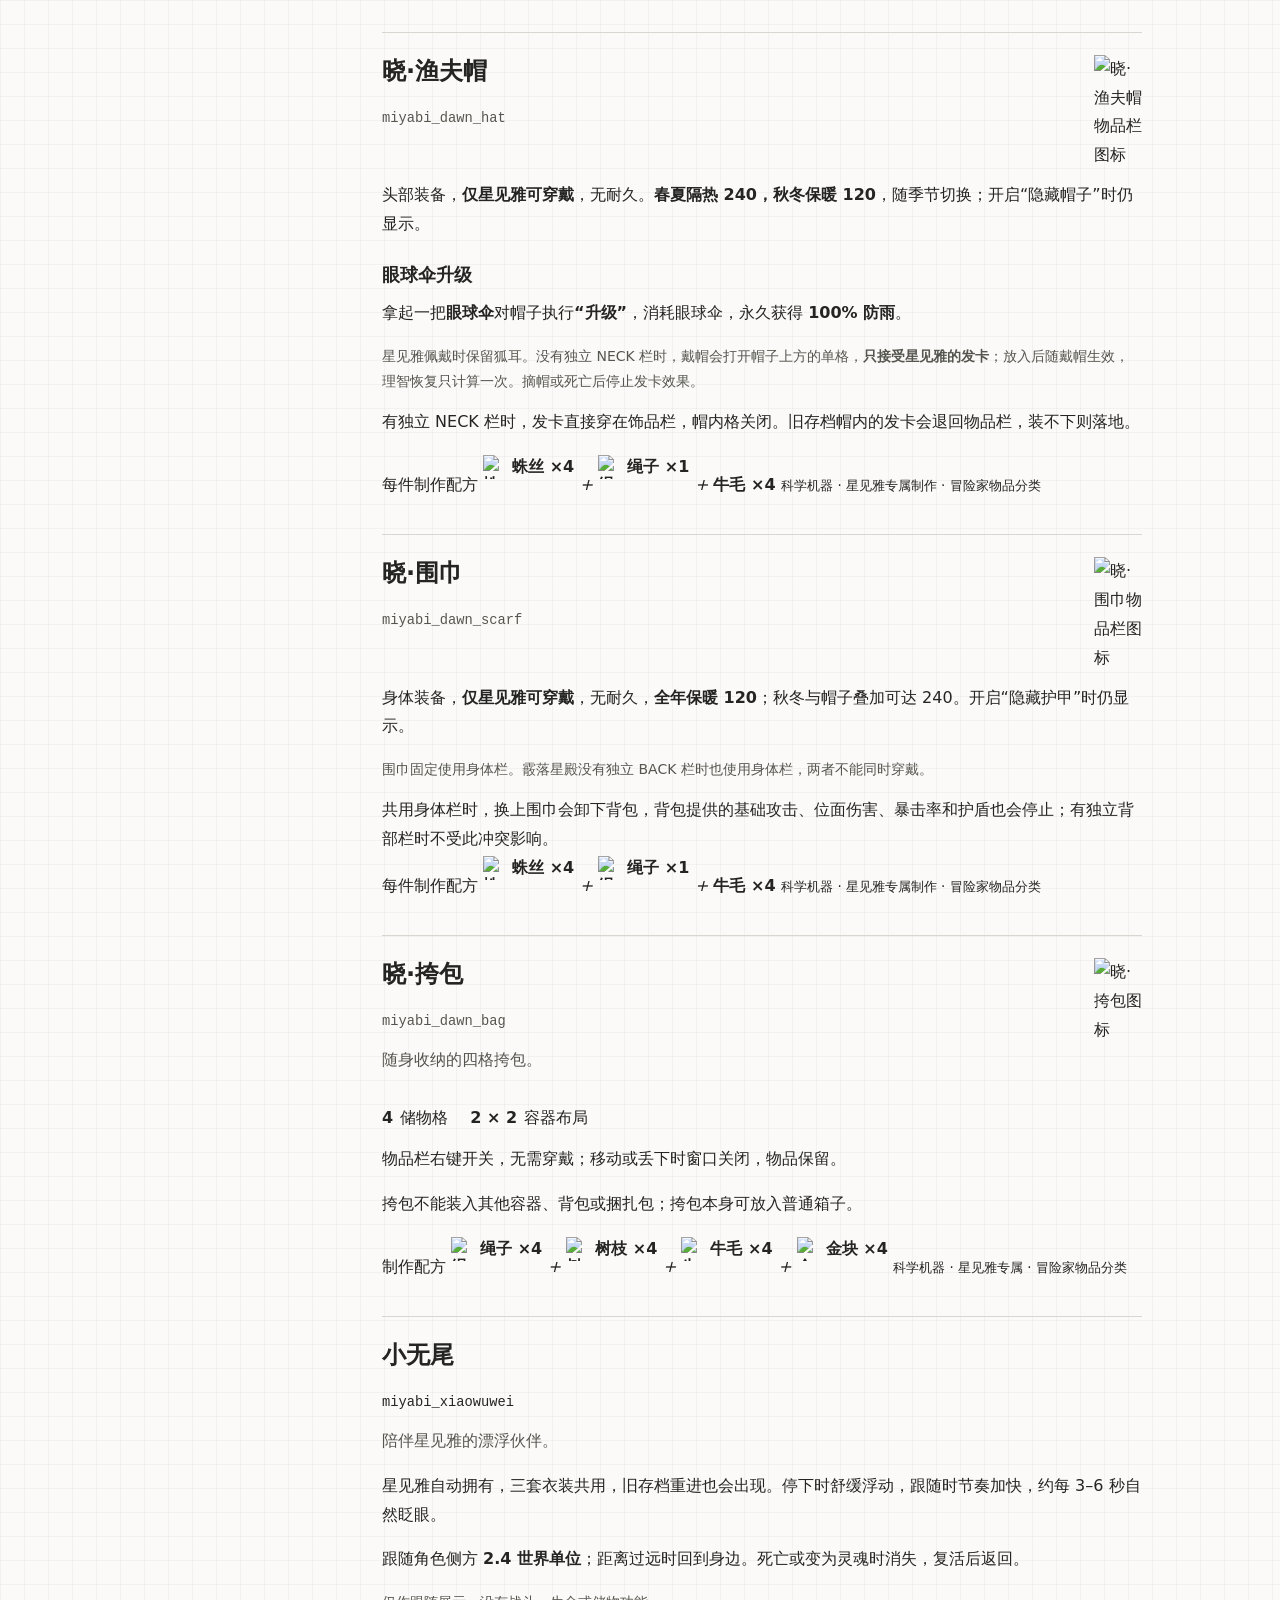
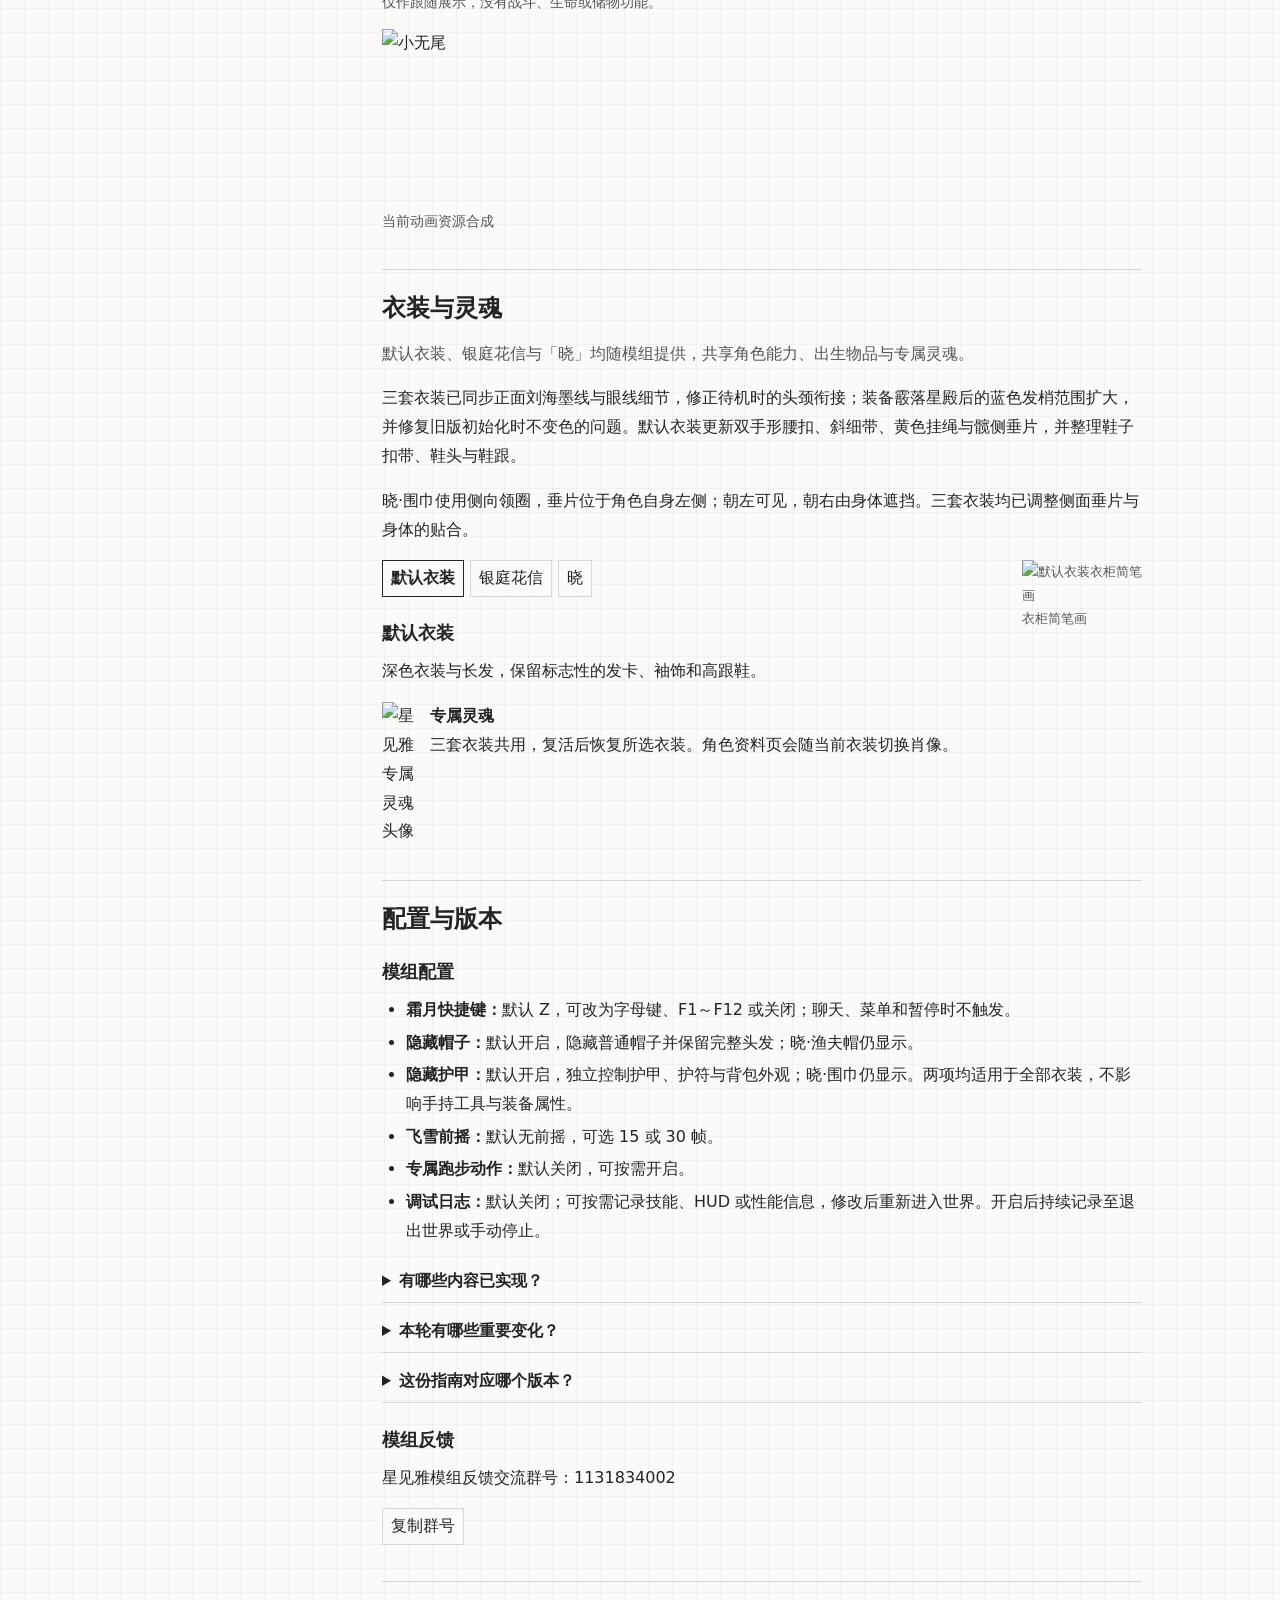
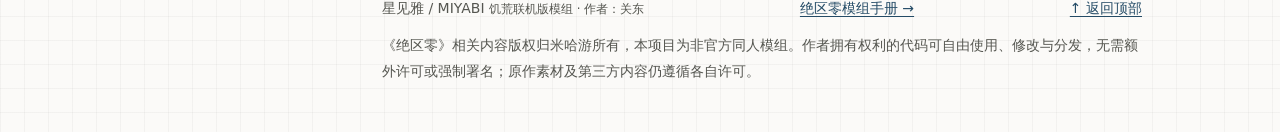
==== commit 82d75839: "Remove duplicate sidebar credits" ====
--- a/miyabi.html
+++ b/miyabi.html
@@ -39,8 +39,6 @@
 <a href="#wardrobe" data-tag="character">衣装与灵魂</a>
 <a href="#guide" data-tag="character">配置与版本</a>
 </nav>
-<div class="side-bottom">饥荒联机版 · 关东<small>非官方同人模组</small>
-</div>
 </aside>
 <div class="page">
 <header class="topbar">
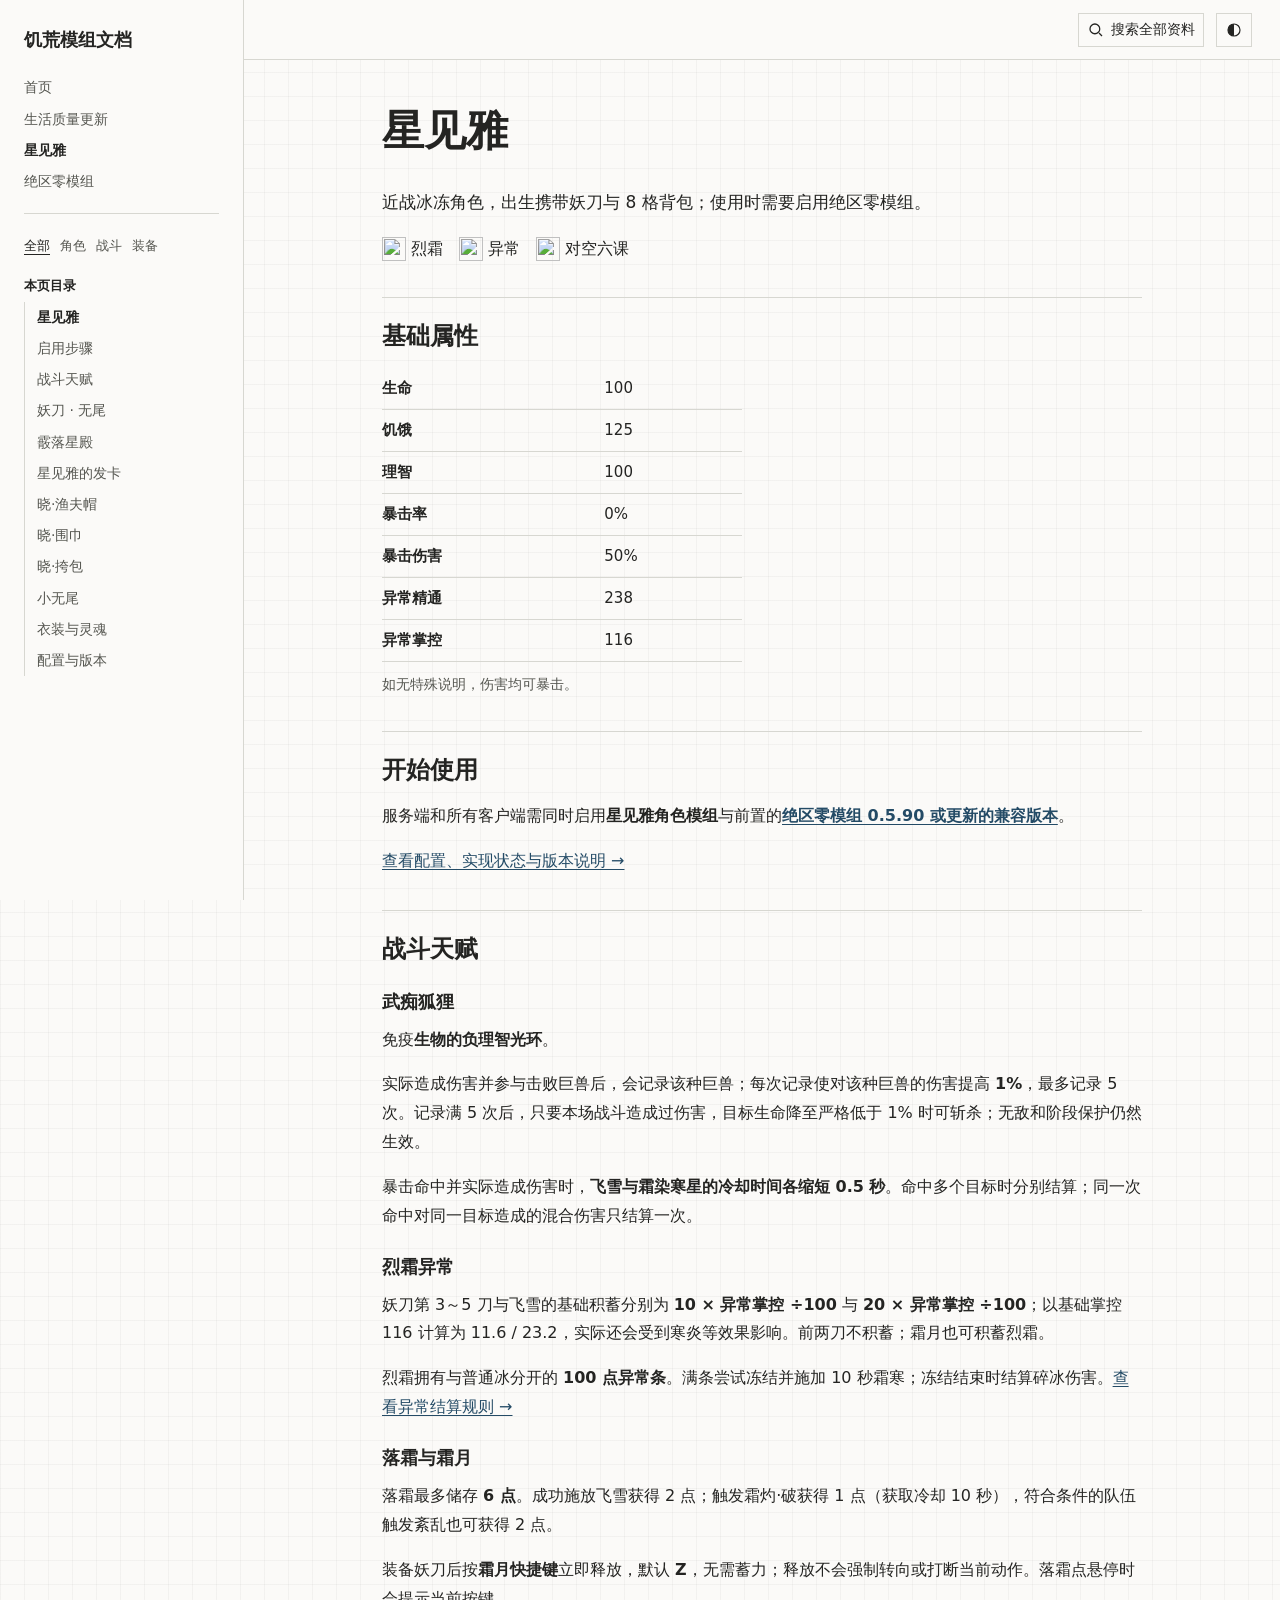
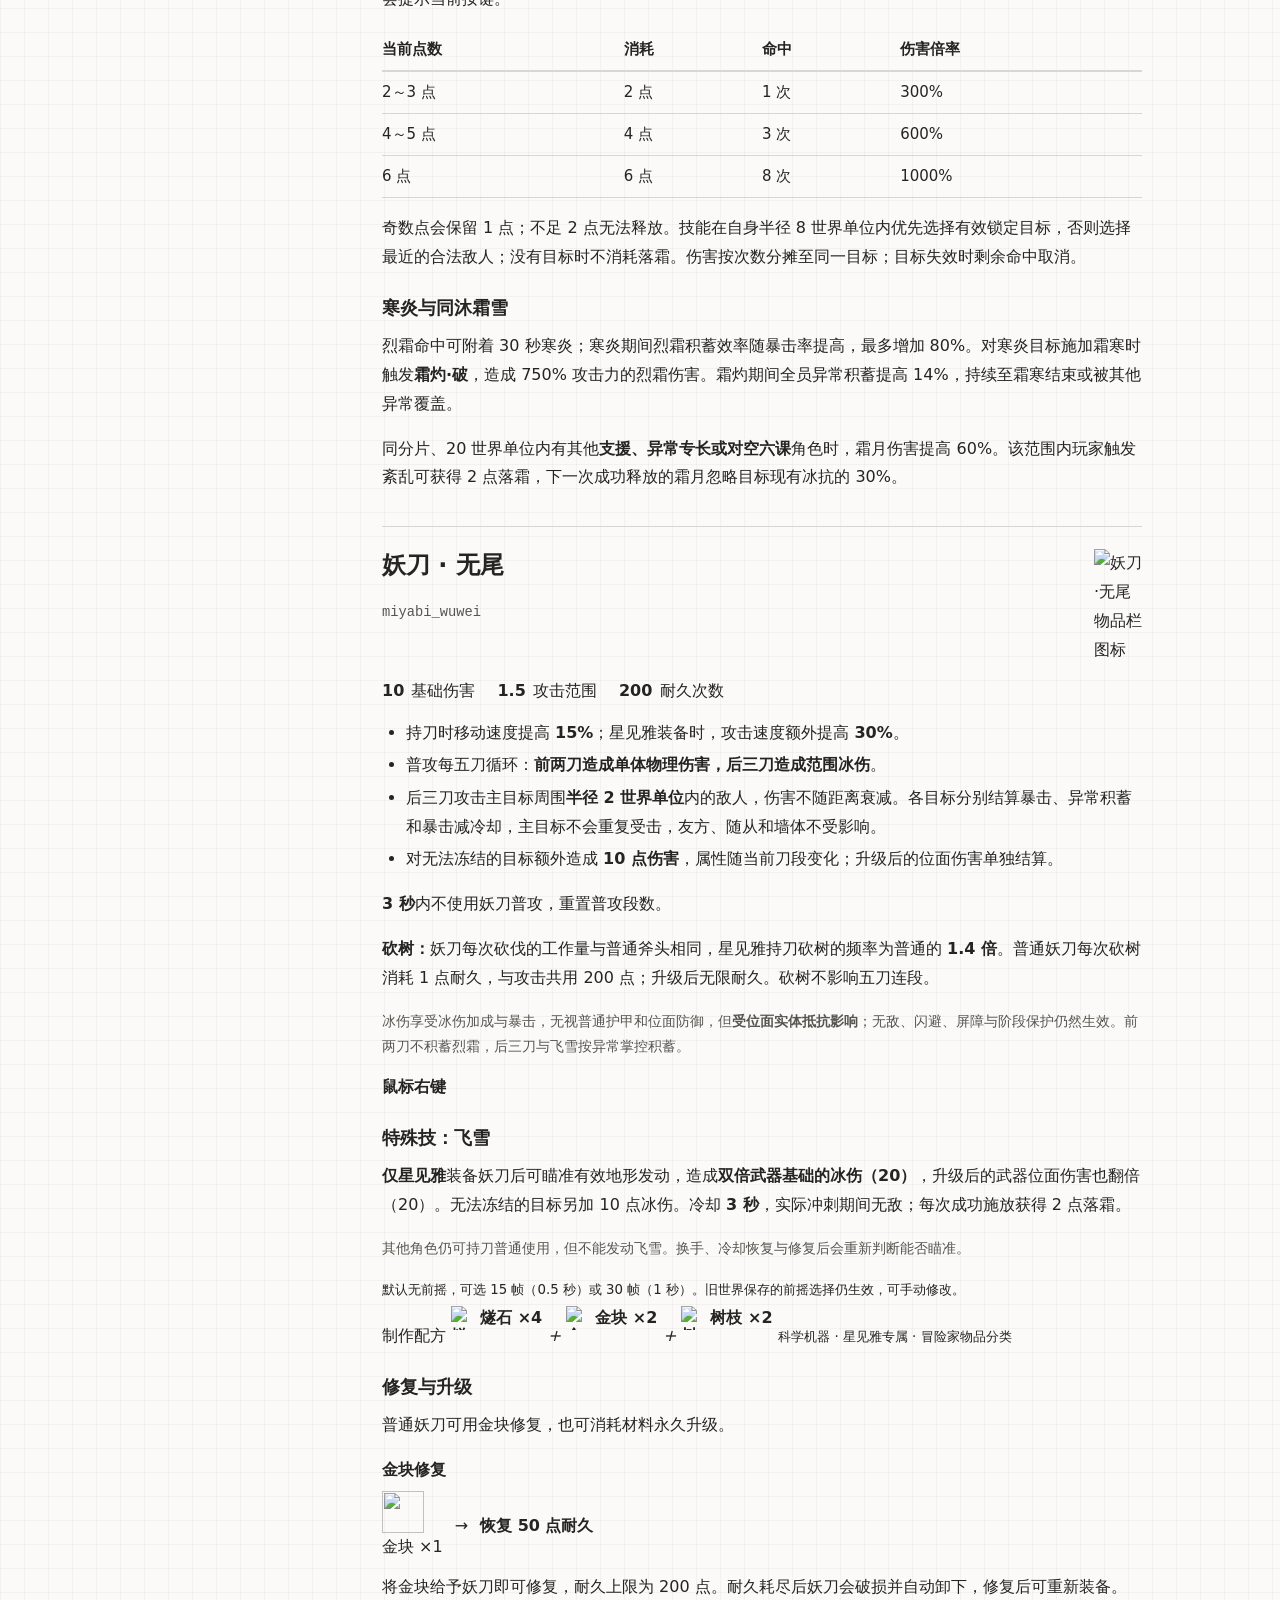
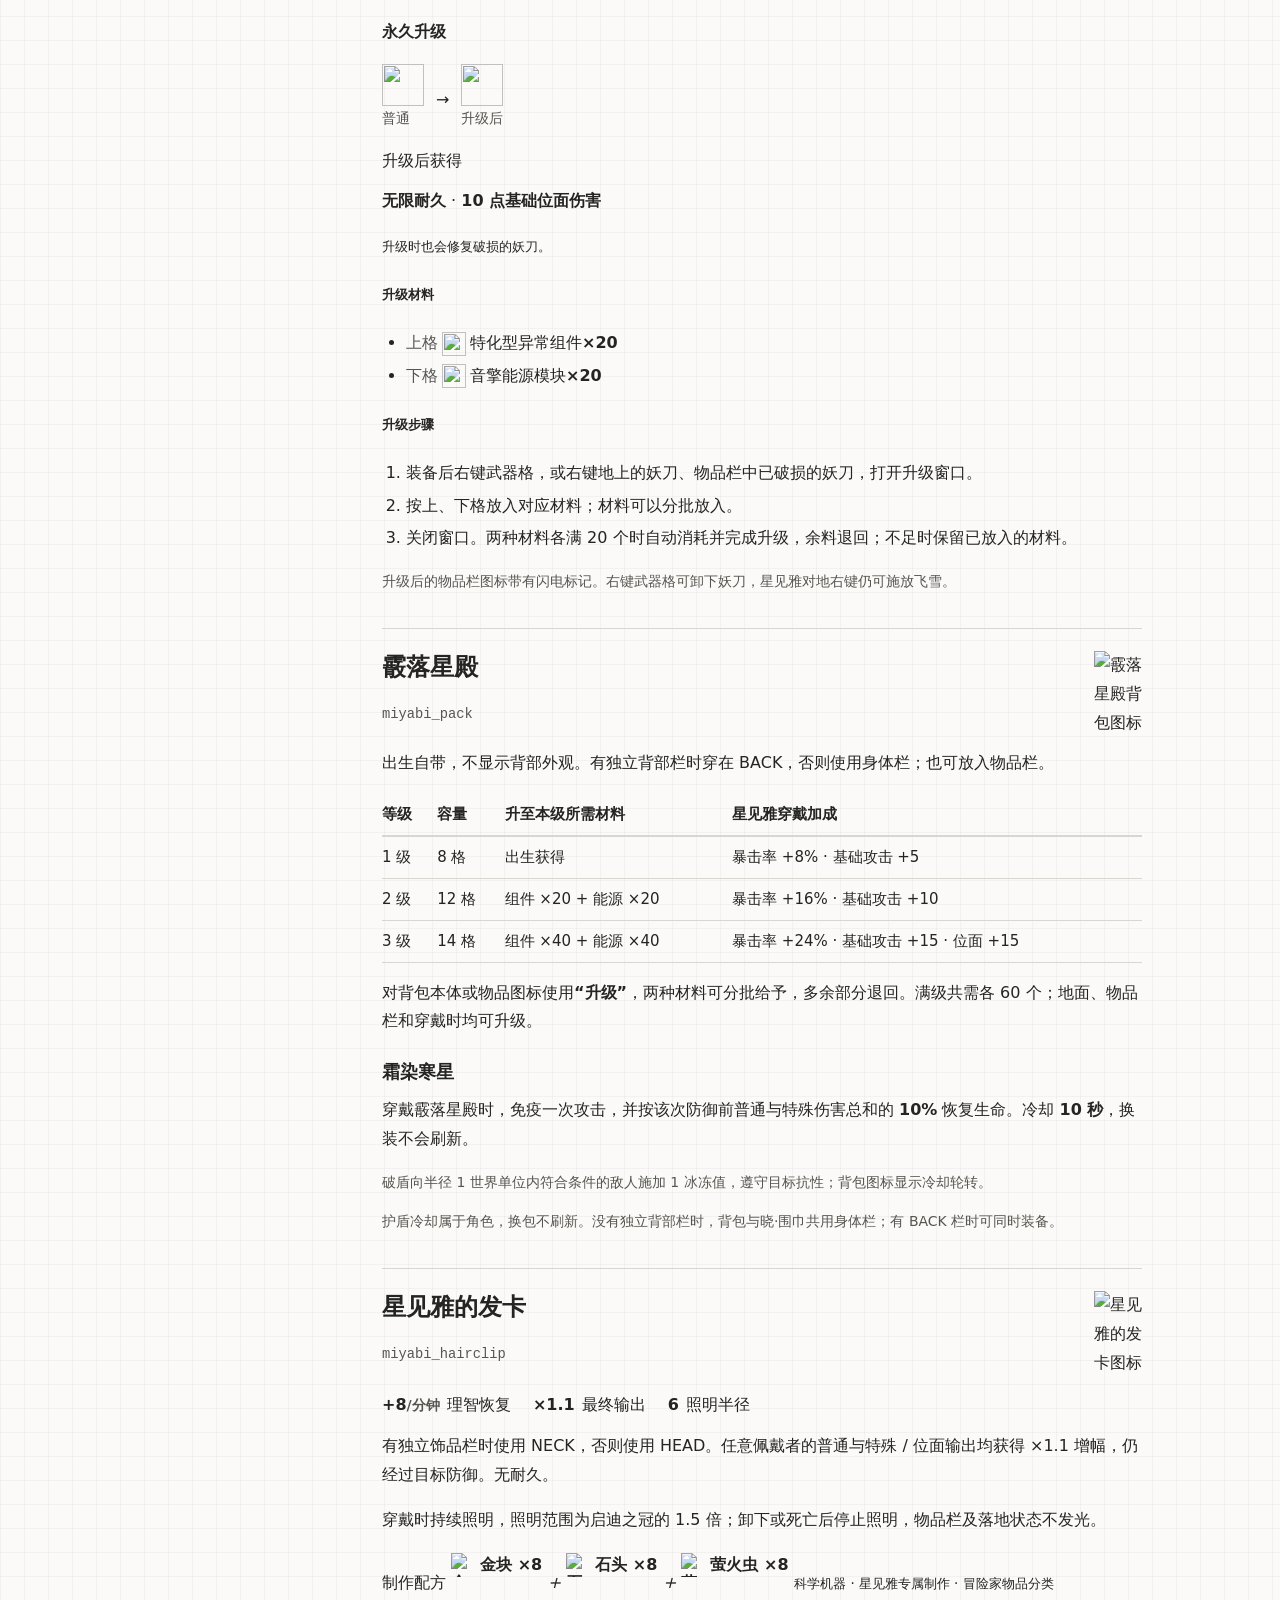
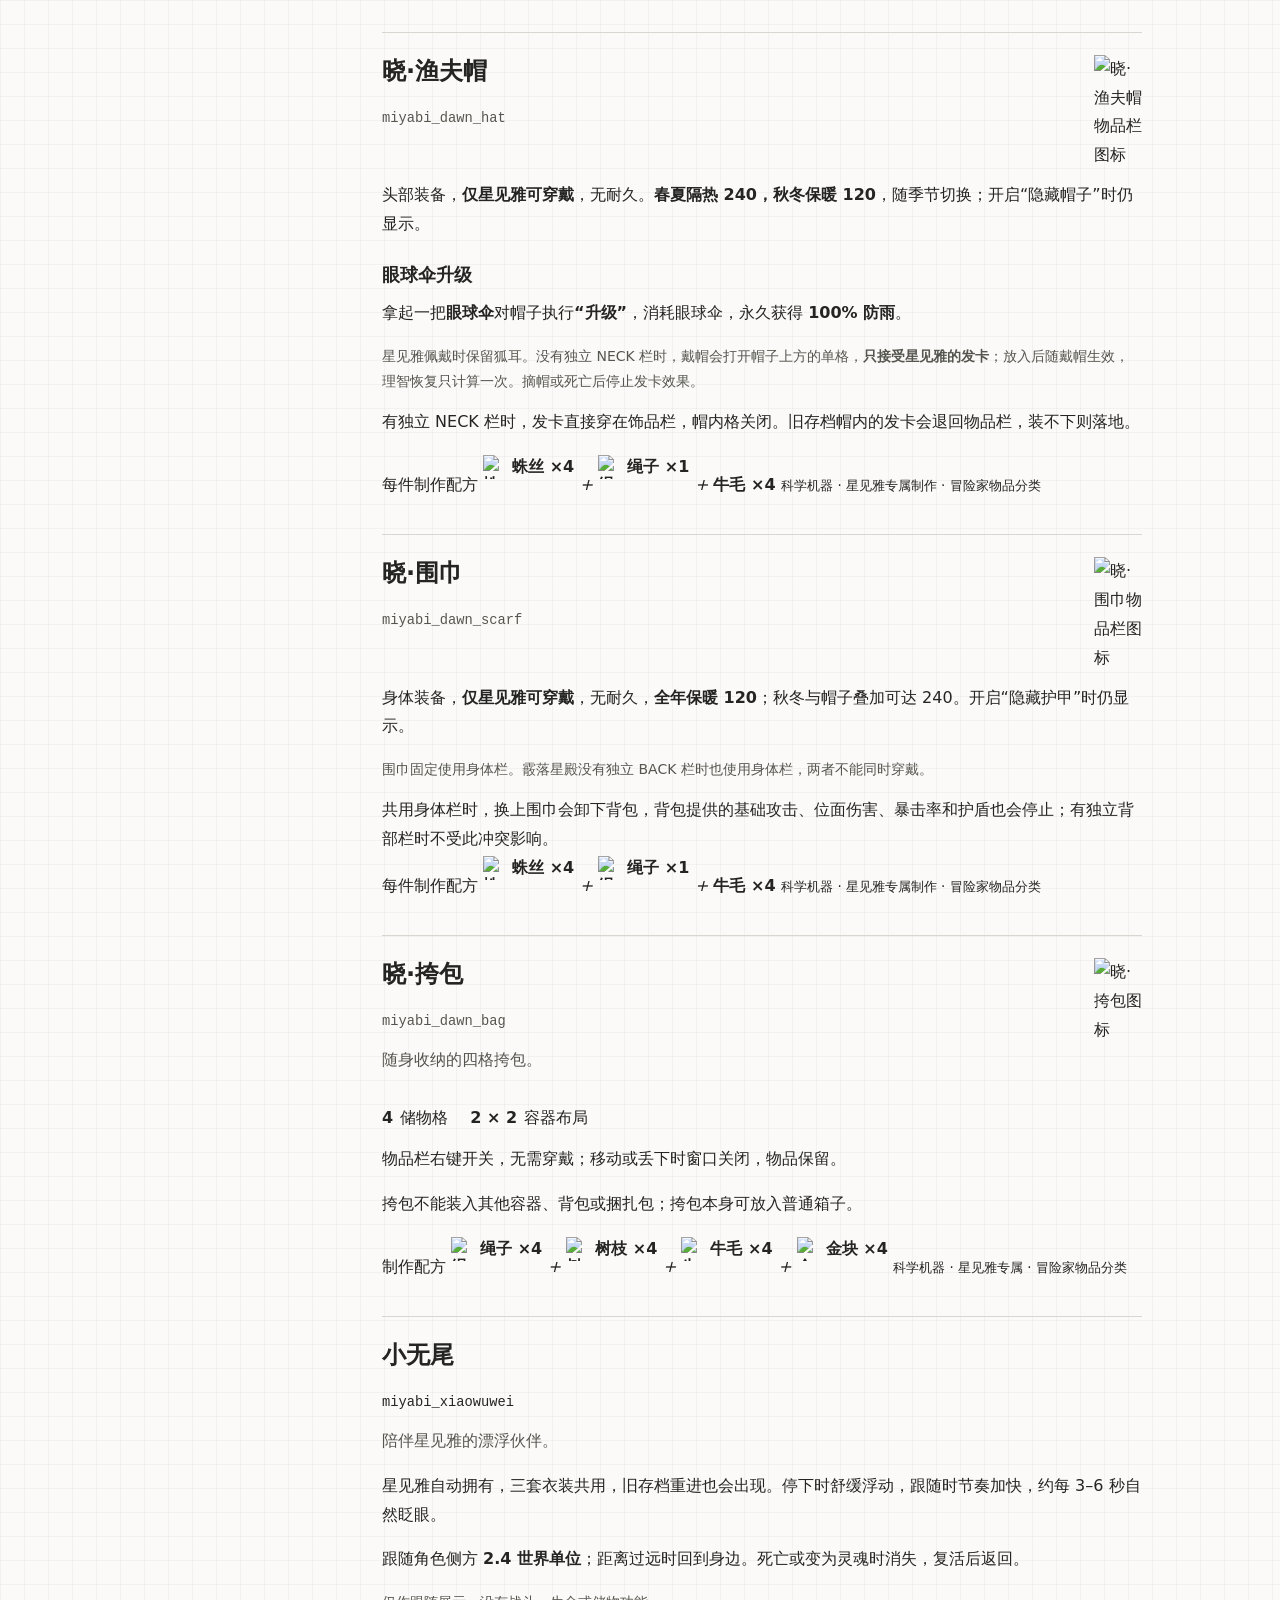
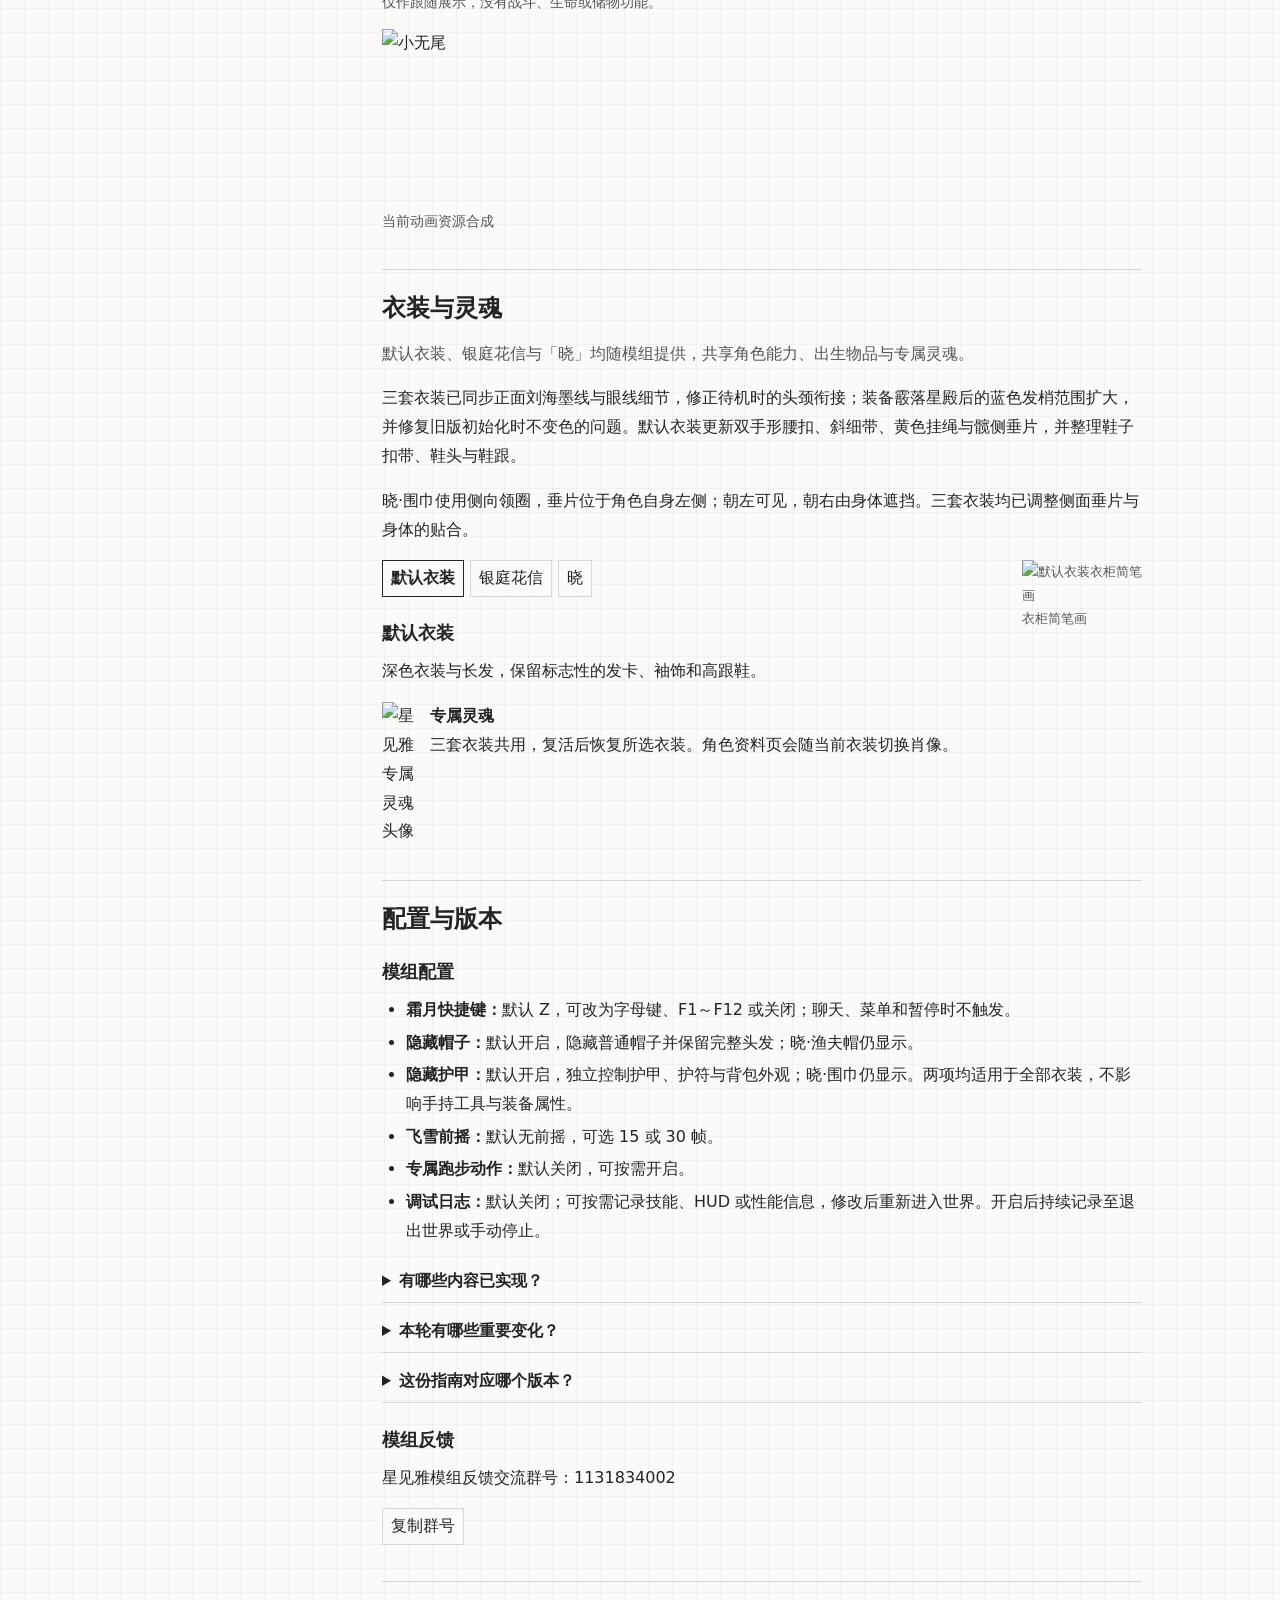
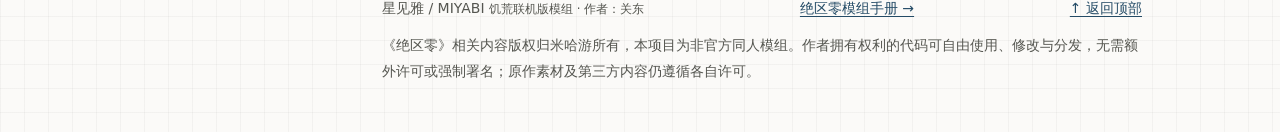
==== commit 2ff41928: "Add quality of life guide and mod directory" ====
--- a/miyabi.html
+++ b/miyabi.html
@@ -14,6 +14,7 @@
 <a class="brand" href="index.html">饥荒模组文档</a>
 <nav class="site-switch" aria-label="模组手册">
 <a href="index.html">首页</a>
+<a href="qol.html">生活质量更新</a>
 <a href="miyabi.html" aria-current="page">星见雅</a>
 <a href="zzz.html">绝区零模组</a>
 </nav>
